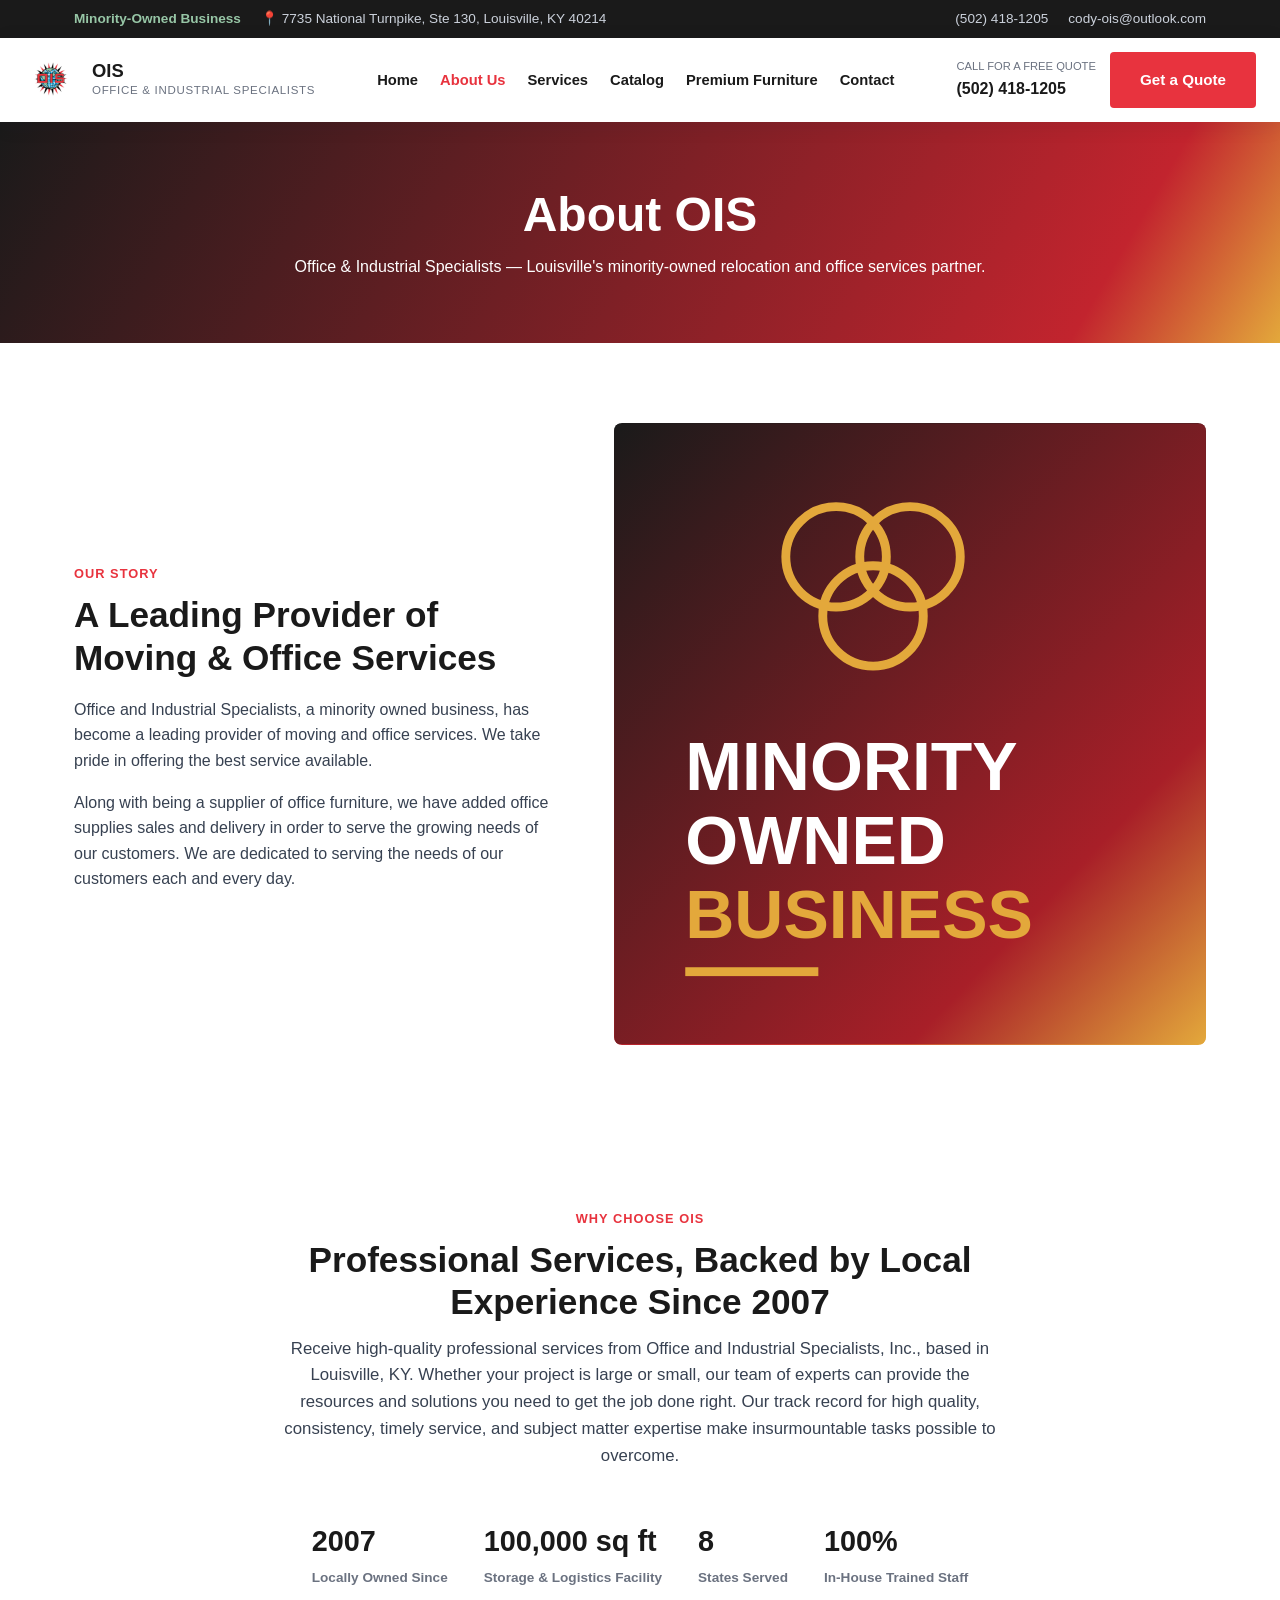
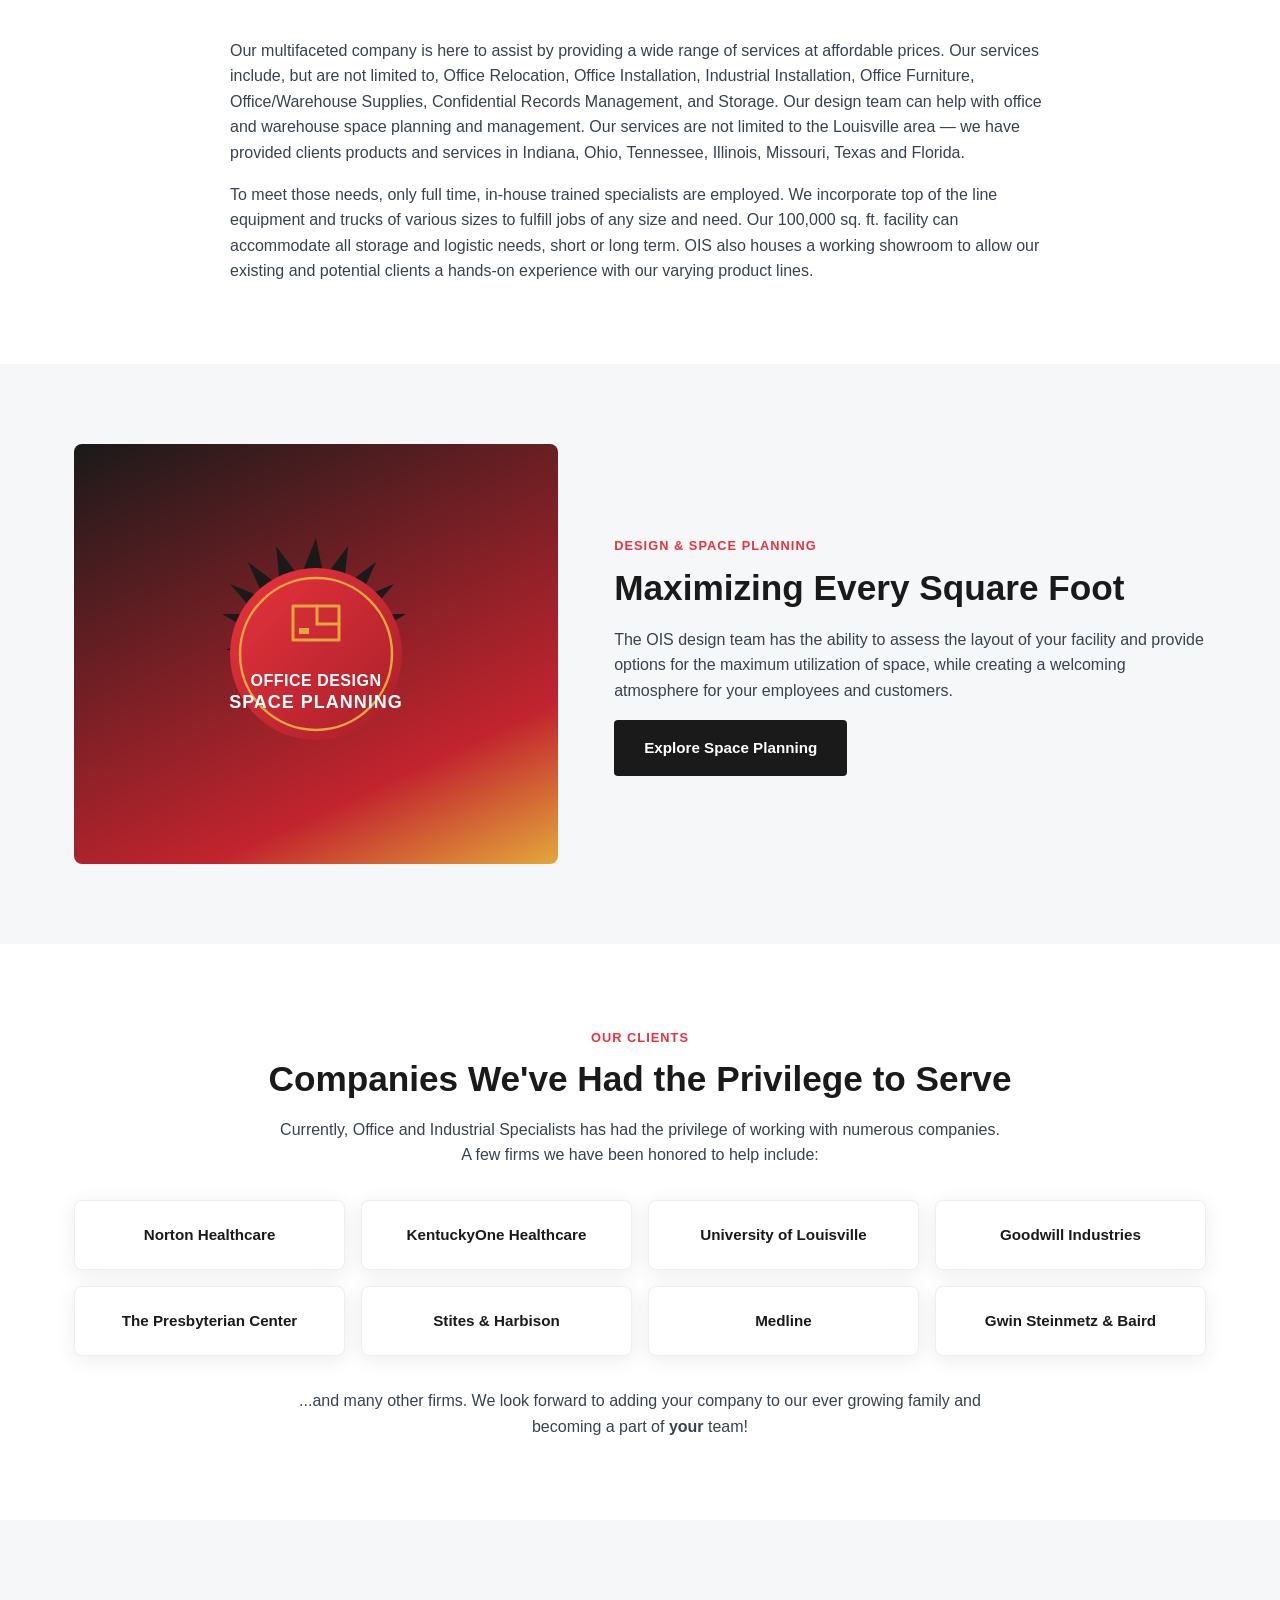
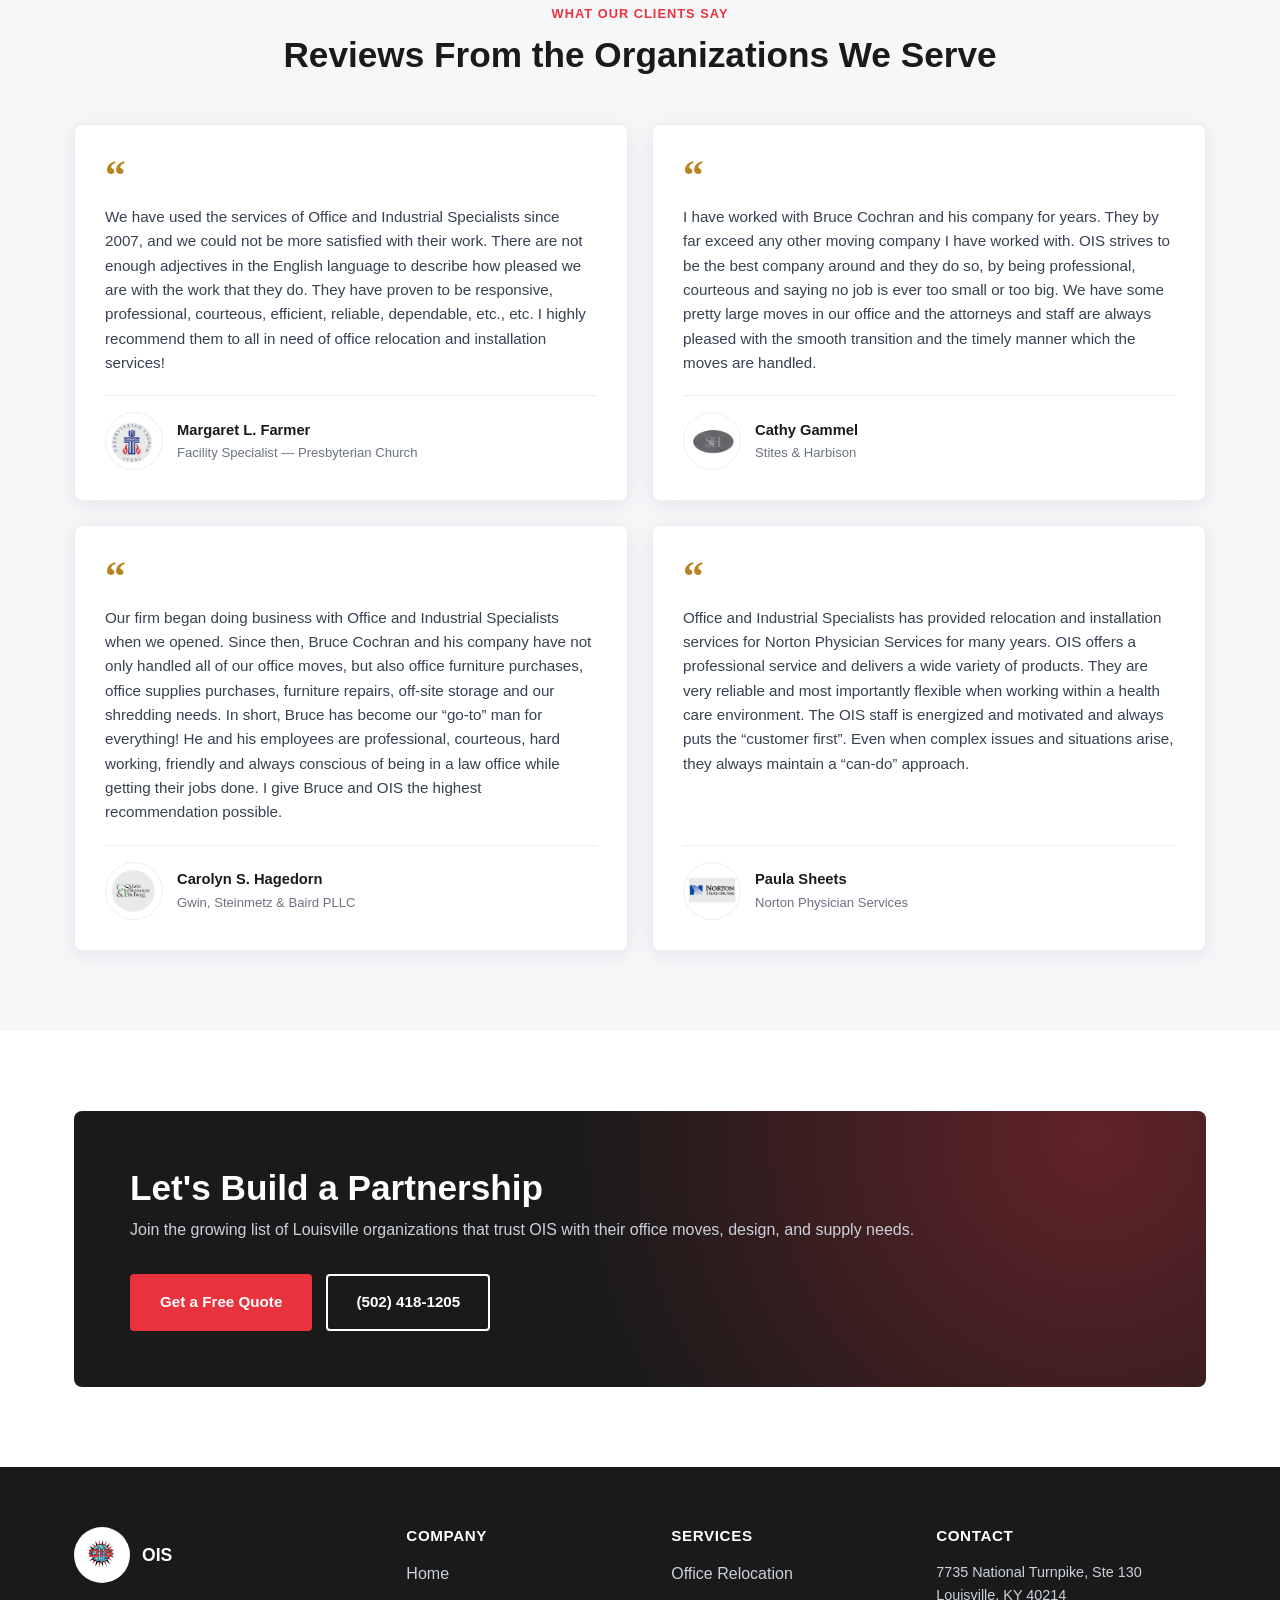
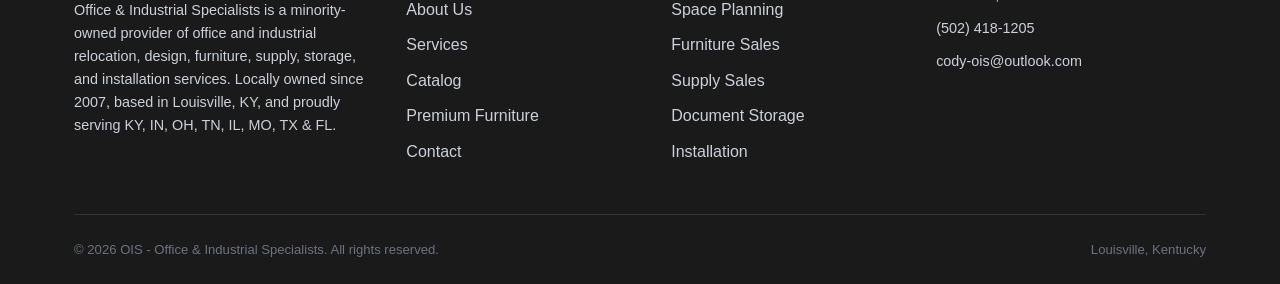
==== about.html @ 53d2849d "Incorporate company overview copy: founded 2007, multi-state, 100k sq ft facility - About page: new " ====
<!DOCTYPE html>
<html lang="en">
<head>
<meta charset="UTF-8">
<meta name="viewport" content="width=device-width, initial-scale=1.0">
<title>About Us | OIS - Office & Industrial Specialists</title>
<meta name="description" content="Learn about OIS (Office & Industrial Specialists), a minority-owned Louisville, KY business providing office relocation, design, furniture, supply, storage, and installation services.">
<link rel="stylesheet" href="css/style.css">
</head>
<body>

<div class="topbar">
  <div class="container">
    <div class="topbar-contact">
      <span class="topbar-tag">Minority-Owned Business</span>
      <span>📍 7735 National Turnpike, Ste 130, Louisville, KY 40214</span>
    </div>
    <div class="topbar-contact">
      <span><a href="tel:5024181205">(502) 418-1205</a></span>
      <span><a href="mailto:cody-ois@outlook.com">cody-ois@outlook.com</a></span>
    </div>
  </div>
</div>

<header class="site-header">
  <nav class="nav-wrap container">
    <a href="index.html" class="brand">
      <img src="images/logo.png" alt="OIS - Office &amp; Industrial Specialists logo" class="brand-logo">
      <div class="brand-text">
        <div class="brand-name">OIS</div>
        <div class="brand-sub">Office &amp; Industrial Specialists</div>
      </div>
    </a>
    <ul class="nav-links">
      <li><a href="index.html">Home</a></li>
      <li><a href="about.html" class="active">About Us</a></li>
      <li><a href="services.html">Services</a></li>
      <li><a href="catalog.html">Catalog</a></li>
      <li><a href="premium-furniture.html">Premium Furniture</a></li>
      <li><a href="contact.html">Contact</a></li>
    </ul>
    <div class="nav-cta">
      <div class="nav-phone-wrap">
        <a href="tel:5024181205" class="nav-phone"><small>Call for a Free Quote</small>(502) 418-1205</a>
      </div>
      <a href="contact.html" class="btn btn-primary">Get a Quote</a>
      <button class="nav-toggle" aria-label="Toggle menu">
        <span></span><span></span><span></span>
      </button>
    </div>
  </nav>
</header>

<section class="page-hero">
  <div class="container">
    <h1>About OIS</h1>
    <p>Office &amp; Industrial Specialists &mdash; Louisville's minority-owned relocation and office services partner.</p>
  </div>
</section>

<section class="section">
  <div class="container split">
    <div>
      <span class="eyebrow">Our Story</span>
      <h2>A Leading Provider of Moving &amp; Office Services</h2>
      <p>Office and Industrial Specialists, a minority owned business, has become a leading provider of moving and office services. We take pride in offering the best service available.</p>
      <p>Along with being a supplier of office furniture, we have added office supplies sales and delivery in order to serve the growing needs of our customers. We are dedicated to serving the needs of our customers each and every day.</p>
    </div>
    <div class="split-visual">
      <img src="images/badge-minority-owned.svg" alt="Minority-Owned Business badge" class="badge-poster">
    </div>
  </div>
</section>

<section class="section">
  <div class="container">
    <div class="section-header">
      <span class="eyebrow">Why Choose OIS</span>
      <h2>Professional Services, Backed by Local Experience Since 2007</h2>
      <p>Receive high-quality professional services from Office and Industrial Specialists, Inc., based in Louisville, KY. Whether your project is large or small, our team of experts can provide the resources and solutions you need to get the job done right. Our track record for high quality, consistency, timely service, and subject matter expertise make insurmountable tasks possible to overcome.</p>
    </div>

    <div class="stat-row" style="justify-content: center; margin-bottom: 48px;">
      <div class="stat"><b>2007</b><span>Locally Owned Since</span></div>
      <div class="stat"><b>100,000 sq ft</b><span>Storage &amp; Logistics Facility</span></div>
      <div class="stat"><b>8</b><span>States Served</span></div>
      <div class="stat"><b>100%</b><span>In-House Trained Staff</span></div>
    </div>

    <div style="max-width: 820px; margin: 0 auto;">
      <p style="color: var(--gray-700); margin-bottom: 16px;">Our multifaceted company is here to assist by providing a wide range of services at affordable prices. Our services include, but are not limited to, Office Relocation, Office Installation, Industrial Installation, Office Furniture, Office/Warehouse Supplies, Confidential Records Management, and Storage. Our design team can help with office and warehouse space planning and management. Our services are not limited to the Louisville area &mdash; we have provided clients products and services in Indiana, Ohio, Tennessee, Illinois, Missouri, Texas and Florida.</p>
      <p style="color: var(--gray-700);">To meet those needs, only full time, in-house trained specialists are employed. We incorporate top of the line equipment and trucks of various sizes to fulfill jobs of any size and need. Our 100,000 sq. ft. facility can accommodate all storage and logistic needs, short or long term. OIS also houses a working showroom to allow our existing and potential clients a hands-on experience with our varying product lines.</p>
    </div>
  </div>
</section>

<section class="section section-alt">
  <div class="container split">
    <div class="split-visual">
      <img src="images/badge-space-planning.svg" alt="Office Design and Space Planning badge" class="badge-icon">
    </div>
    <div>
      <span class="eyebrow">Design &amp; Space Planning</span>
      <h2>Maximizing Every Square Foot</h2>
      <p>The OIS design team has the ability to assess the layout of your facility and provide options for the maximum utilization of space, while creating a welcoming atmosphere for your employees and customers.</p>
      <a href="services.html#space-planning" class="btn btn-navy">Explore Space Planning</a>
    </div>
  </div>
</section>

<section class="section">
  <div class="container clients-wrap">
    <span class="eyebrow">Our Clients</span>
    <h2>Companies We've Had the Privilege to Serve</h2>
    <p style="max-width:720px;margin:16px auto 0;color:var(--gray-700);">Currently, Office and Industrial Specialists has had the privilege of working with numerous companies. A few firms we have been honored to help include:</p>
    <div class="clients-grid mt-32">
      <div class="client-pill">Norton Healthcare</div>
      <div class="client-pill">KentuckyOne Healthcare</div>
      <div class="client-pill">University of Louisville</div>
      <div class="client-pill">Goodwill Industries</div>
      <div class="client-pill">The Presbyterian Center</div>
      <div class="client-pill">Stites &amp; Harbison</div>
      <div class="client-pill">Medline</div>
      <div class="client-pill">Gwin Steinmetz &amp; Baird</div>
    </div>
    <p style="max-width:720px;margin:32px auto 0;color:var(--gray-700);">...and many other firms. We look forward to adding your company to our ever growing family and becoming a part of <strong>your</strong> team!</p>
  </div>
</section>

<section class="section section-alt">
  <div class="container">
    <div class="section-header">
      <span class="eyebrow">What Our Clients Say</span>
      <h2>Reviews From the Organizations We Serve</h2>
    </div>
    <div class="testimonials-grid">

      <div class="testimonial-card">
        <div class="testimonial-quote-mark">&ldquo;</div>
        <p>We have used the services of Office and Industrial Specialists since 2007, and we could not be more satisfied with their work. There are not enough adjectives in the English language to describe how pleased we are with the work that they do. They have proven to be responsive, professional, courteous, efficient, reliable, dependable, etc., etc. I highly recommend them to all in need of office relocation and installation services!</p>
        <div class="testimonial-author">
          <div class="testimonial-avatar"><img src="images/ois-presbyterian-church.png" alt="Presbyterian Church logo"></div>
          <div>
            <strong>Margaret L. Farmer</strong>
            <span>Facility Specialist &mdash; Presbyterian Church</span>
          </div>
        </div>
      </div>

      <div class="testimonial-card">
        <div class="testimonial-quote-mark">&ldquo;</div>
        <p>I have worked with Bruce Cochran and his company for years. They by far exceed any other moving company I have worked with. OIS strives to be the best company around and they do so, by being professional, courteous and saying no job is ever too small or too big. We have some pretty large moves in our office and the attorneys and staff are always pleased with the smooth transition and the timely manner which the moves are handled.</p>
        <div class="testimonial-author">
          <div class="testimonial-avatar"><img src="images/ois-sh.png" alt="Stites &amp; Harbison logo"></div>
          <div>
            <strong>Cathy Gammel</strong>
            <span>Stites &amp; Harbison</span>
          </div>
        </div>
      </div>

      <div class="testimonial-card">
        <div class="testimonial-quote-mark">&ldquo;</div>
        <p>Our firm began doing business with Office and Industrial Specialists when we opened. Since then, Bruce Cochran and his company have not only handled all of our office moves, but also office furniture purchases, office supplies purchases, furniture repairs, off-site storage and our shredding needs. In short, Bruce has become our &ldquo;go-to&rdquo; man for everything! He and his employees are professional, courteous, hard working, friendly and always conscious of being in a law office while getting their jobs done. I give Bruce and OIS the highest recommendation possible.</p>
        <div class="testimonial-author">
          <div class="testimonial-avatar"><img src="images/ois-gsb.png" alt="Gwin, Steinmetz &amp; Baird logo"></div>
          <div>
            <strong>Carolyn S. Hagedorn</strong>
            <span>Gwin, Steinmetz &amp; Baird PLLC</span>
          </div>
        </div>
      </div>

      <div class="testimonial-card">
        <div class="testimonial-quote-mark">&ldquo;</div>
        <p>Office and Industrial Specialists has provided relocation and installation services for Norton Physician Services for many years. OIS offers a professional service and delivers a wide variety of products. They are very reliable and most importantly flexible when working within a health care environment. The OIS staff is energized and motivated and always puts the &ldquo;customer first&rdquo;. Even when complex issues and situations arise, they always maintain a &ldquo;can-do&rdquo; approach.</p>
        <div class="testimonial-author">
          <div class="testimonial-avatar"><img src="images/ois-norton.png" alt="Norton Healthcare logo"></div>
          <div>
            <strong>Paula Sheets</strong>
            <span>Norton Physician Services</span>
          </div>
        </div>
      </div>

    </div>
  </div>
</section>

<section class="section">
  <div class="container">
    <div class="cta-banner">
      <div>
        <h2>Let's Build a Partnership</h2>
        <p>Join the growing list of Louisville organizations that trust OIS with their office moves, design, and supply needs.</p>
      </div>
      <div class="cta-actions">
        <a href="contact.html" class="btn btn-primary">Get a Free Quote</a>
        <a href="tel:5024181205" class="btn btn-outline">(502) 418-1205</a>
      </div>
    </div>
  </div>
</section>

<footer class="site-footer">
  <div class="container">
    <div class="footer-grid">
      <div class="footer-col">
        <div class="footer-brand">
          <img src="images/logo.png" alt="OIS - Office &amp; Industrial Specialists logo" class="brand-logo">
          <div class="brand-name">OIS</div>
        </div>
        <p>Office &amp; Industrial Specialists is a minority-owned provider of office and industrial relocation, design, furniture, supply, storage, and installation services. Locally owned since 2007, based in Louisville, KY, and proudly serving KY, IN, OH, TN, IL, MO, TX &amp; FL.</p>
      </div>
      <div class="footer-col">
        <h4>Company</h4>
        <ul>
          <li><a href="index.html">Home</a></li>
          <li><a href="about.html">About Us</a></li>
          <li><a href="services.html">Services</a></li>
          <li><a href="catalog.html">Catalog</a></li>
          <li><a href="premium-furniture.html">Premium Furniture</a></li>
          <li><a href="contact.html">Contact</a></li>
        </ul>
      </div>
      <div class="footer-col">
        <h4>Services</h4>
        <ul>
          <li><a href="services.html#office-relocation">Office Relocation</a></li>
          <li><a href="services.html#space-planning">Space Planning</a></li>
          <li><a href="services.html#furniture-sales">Furniture Sales</a></li>
          <li><a href="services.html#supply-sales">Supply Sales</a></li>
          <li><a href="services.html#document-storage">Document Storage</a></li>
          <li><a href="services.html#installation">Installation</a></li>
        </ul>
      </div>
      <div class="footer-col">
        <h4>Contact</h4>
        <p>7735 National Turnpike, Ste 130<br>Louisville, KY 40214</p>
        <p><a href="tel:5024181205">(502) 418-1205</a></p>
        <p><a href="mailto:cody-ois@outlook.com">cody-ois@outlook.com</a></p>
      </div>
    </div>
    <div class="footer-bottom">
      <span>&copy; <span data-year></span> OIS - Office &amp; Industrial Specialists. All rights reserved.</span>
      <span>Louisville, Kentucky</span>
    </div>
  </div>
</footer>

<script src="js/main.js"></script>
</body>
</html>
---- css/style.css ----
/* ==========================================================================
   OIS - Office & Industrial Specialists
   ========================================================================== */

:root {
  /* Warm palette led by the logo's red, with gold as the secondary
     accent in place of blue; green is reserved for the minority-owned
     business messaging, sampled from the logo's landmass color. */
  --red: #e8333e;
  --red-dark: #c2242e;
  --ink: #1a1a1a;
  --ink-light: #262626;
  --gold: #e3a83b;
  --gold-dark: #b8841f;
  --green: #2f7a53;
  --green-light: #97c6a6;
  --gray-50: #f6f7f9;
  --gray-100: #eceef2;
  --gray-300: #cbd1db;
  --gray-500: #6b7280;
  --gray-700: #374151;
  --white: #ffffff;
  --text: #1a1f2b;
  --radius: 8px;
  --shadow: 0 4px 20px rgba(15, 27, 45, 0.08);
  --shadow-lg: 0 12px 40px rgba(15, 27, 45, 0.16);
  --container: 1180px;
}

* {
  box-sizing: border-box;
  margin: 0;
  padding: 0;
}

html {
  scroll-behavior: smooth;
}

body {
  font-family: "Segoe UI", -apple-system, BlinkMacSystemFont, Roboto, Helvetica, Arial, sans-serif;
  color: var(--text);
  background: var(--white);
  line-height: 1.6;
  -webkit-font-smoothing: antialiased;
}

img {
  max-width: 100%;
  display: block;
}

a {
  color: inherit;
  text-decoration: none;
}

ul {
  list-style: none;
}

.container {
  max-width: var(--container);
  margin: 0 auto;
  padding: 0 24px;
}

h1, h2, h3, h4 {
  font-weight: 800;
  line-height: 1.2;
  color: var(--ink);
}

h1 { font-size: clamp(2rem, 4vw, 3rem); }
h2 { font-size: clamp(1.6rem, 3vw, 2.2rem); }
h3 { font-size: 1.25rem; }

.eyebrow {
  display: inline-block;
  font-size: 0.8rem;
  font-weight: 700;
  letter-spacing: 0.08em;
  text-transform: uppercase;
  color: var(--red);
  margin-bottom: 10px;
}

.section {
  padding: 80px 0;
}

.section-alt {
  background: var(--gray-50);
}

.section-header {
  max-width: 720px;
  margin: 0 auto 48px;
  text-align: center;
}

.section-header p {
  color: var(--gray-700);
  margin-top: 12px;
  font-size: 1.05rem;
}

/* Buttons */
.btn {
  display: inline-flex;
  align-items: center;
  justify-content: center;
  gap: 8px;
  padding: 14px 28px;
  border-radius: 4px;
  font-weight: 700;
  font-size: 0.95rem;
  cursor: pointer;
  border: 2px solid transparent;
  transition: all 0.2s ease;
  white-space: nowrap;
}

.btn-primary {
  background: var(--red);
  color: var(--white);
}
.btn-primary:hover {
  background: var(--red-dark);
}

.btn-outline {
  background: transparent;
  border-color: var(--white);
  color: var(--white);
}
.btn-outline:hover {
  background: var(--white);
  color: var(--ink);
}

.btn-navy {
  background: var(--ink);
  color: var(--white);
}
.btn-navy:hover {
  background: var(--ink-light);
}

.btn-block {
  width: 100%;
}

/* Top bar */
.topbar {
  background: var(--ink);
  color: var(--gray-300);
  font-size: 0.85rem;
}
.topbar .container {
  display: flex;
  justify-content: space-between;
  align-items: center;
  padding-top: 8px;
  padding-bottom: 8px;
  flex-wrap: wrap;
  gap: 6px;
}
.topbar a {
  color: var(--gray-300);
}
.topbar a:hover {
  color: var(--white);
}
.topbar-contact {
  display: flex;
  gap: 20px;
  flex-wrap: wrap;
}
.topbar-contact span {
  display: inline-flex;
  align-items: center;
  gap: 6px;
}
.topbar-tag {
  color: var(--green-light);
  font-weight: 600;
}

/* Header / nav */
.site-header {
  position: sticky;
  top: 0;
  background: var(--white);
  z-index: 100;
  box-shadow: var(--shadow);
}
.nav-wrap {
  display: flex;
  align-items: center;
  justify-content: space-between;
  padding: 14px 24px;
  max-width: 1320px;
}
.brand {
  display: flex;
  align-items: center;
  gap: 12px;
}
.brand-logo {
  width: 56px;
  height: 56px;
  object-fit: contain;
  flex-shrink: 0;
}
.footer-brand .brand-logo {
  background: var(--white);
  border-radius: 50%;
  padding: 4px;
}
.brand-text .brand-name {
  font-weight: 800;
  font-size: 1.15rem;
  color: var(--ink);
  line-height: 1.15;
}
.brand-text .brand-sub {
  font-size: 0.72rem;
  color: var(--gray-500);
  text-transform: uppercase;
  letter-spacing: 0.06em;
}

.nav-links {
  display: flex;
  align-items: center;
  gap: 22px;
}
.nav-links a {
  font-weight: 600;
  font-size: 0.92rem;
  color: var(--ink);
  padding: 8px 0;
  position: relative;
  white-space: nowrap;
}
.nav-links a.active,
.nav-links a:hover {
  color: var(--red);
}
.nav-cta {
  display: flex;
  align-items: center;
  gap: 14px;
}
.nav-phone {
  font-weight: 800;
  color: var(--ink);
  font-size: 1rem;
}
.nav-phone small {
  display: block;
  font-weight: 500;
  font-size: 0.7rem;
  color: var(--gray-500);
  text-transform: uppercase;
}

.nav-toggle {
  display: none;
  flex-direction: column;
  gap: 5px;
  background: none;
  border: none;
  cursor: pointer;
  padding: 6px;
}
.nav-toggle span {
  width: 26px;
  height: 3px;
  background: var(--ink);
  border-radius: 2px;
}

/* Hero */
.hero {
  position: relative;
  background: url("../images/ois-main-hero.jpg") center 30% / cover no-repeat;
  color: var(--white);
  overflow: hidden;
}
.hero::before {
  content: "";
  position: absolute;
  inset: 0;
  background-image: radial-gradient(circle at 15% 20%, rgba(227, 168, 59, 0.3), transparent 40%),
    radial-gradient(circle at 85% 80%, rgba(232, 51, 62, 0.4), transparent 45%);
  pointer-events: none;
}
.hero-grid {
  position: relative;
  display: grid;
  grid-template-columns: 1.15fr 0.85fr;
  gap: 48px;
  align-items: center;
  padding: 90px 0 100px;
}
.hero-copy {
  text-shadow: 0 2px 10px rgba(0, 0, 0, 0.75), 0 1px 3px rgba(0, 0, 0, 0.9);
}
.hero-copy .eyebrow {
  color: #ff8b8f;
}
.hero-copy h1 {
  color: var(--white);
  margin-bottom: 20px;
}
.hero-copy p {
  font-size: 1.1rem;
  color: var(--gray-100);
  max-width: 540px;
  margin-bottom: 28px;
}
.hero-actions {
  display: flex;
  gap: 16px;
  flex-wrap: wrap;
  margin-bottom: 36px;
}
.hero-badges {
  display: flex;
  gap: 28px;
  flex-wrap: wrap;
}
.hero-badge {
  display: flex;
  align-items: center;
  gap: 10px;
  font-size: 0.9rem;
  font-weight: 600;
  color: var(--gray-100);
}
.hero-badge svg {
  flex-shrink: 0;
  color: var(--gold);
}

/* Quote form card */
.quote-card {
  background: var(--white);
  border-radius: var(--radius);
  padding: 32px;
  color: var(--text);
  box-shadow: var(--shadow-lg);
}
.quote-card h3 {
  margin-bottom: 4px;
}
.quote-card .quote-sub {
  color: var(--gray-500);
  font-size: 0.9rem;
  margin-bottom: 20px;
}
.form-row {
  margin-bottom: 14px;
}
.form-row label {
  display: block;
  font-size: 0.8rem;
  font-weight: 700;
  margin-bottom: 6px;
  color: var(--gray-700);
}
.form-row input,
.form-row select,
.form-row textarea {
  width: 100%;
  padding: 12px 14px;
  border: 1px solid var(--gray-300);
  border-radius: 4px;
  font-size: 0.95rem;
  font-family: inherit;
  background: var(--gray-50);
}
.form-row input:focus,
.form-row select:focus,
.form-row textarea:focus {
  outline: 2px solid var(--gold);
  outline-offset: 1px;
  background: var(--white);
}
.form-note {
  font-size: 0.78rem;
  color: var(--gray-500);
  margin-top: 12px;
  text-align: center;
}
.form-success {
  display: none;
  background: #e7f6ec;
  border: 1px solid #b7e4c7;
  color: #1f7a3f;
  padding: 14px;
  border-radius: 4px;
  font-size: 0.9rem;
  font-weight: 600;
  text-align: center;
}
.form-success.visible {
  display: block;
}

/* Services grid */
.services-grid {
  display: grid;
  grid-template-columns: repeat(3, 1fr);
  gap: 28px;
}
.service-card {
  background: var(--white);
  border: 1px solid var(--gray-100);
  border-radius: var(--radius);
  padding: 32px 28px;
  box-shadow: var(--shadow);
  transition: transform 0.2s ease, box-shadow 0.2s ease;
}
.service-card:hover {
  transform: translateY(-4px);
  box-shadow: var(--shadow-lg);
}
.service-icon {
  width: 56px;
  height: 56px;
  border-radius: 12px;
  background: var(--ink);
  display: flex;
  align-items: center;
  justify-content: center;
  color: var(--white);
  margin-bottom: 20px;
}
.brand-logo-img {
  display: block;
  height: 48px;
  width: auto;
  max-width: 100%;
  object-fit: contain;
  object-position: left center;
  margin-bottom: 20px;
}
.service-card h3 {
  margin-bottom: 10px;
}
.service-card p {
  color: var(--gray-700);
  font-size: 0.95rem;
  margin-bottom: 16px;
}
.service-link {
  font-weight: 700;
  font-size: 0.88rem;
  color: var(--red);
  display: inline-flex;
  align-items: center;
  gap: 6px;
}

/* About / split section */
.split {
  display: grid;
  grid-template-columns: 0.9fr 1.1fr;
  gap: 56px;
  align-items: center;
}
.split-visual {
  background: linear-gradient(155deg, var(--ink), var(--red-dark) 75%, var(--gold));
  border-radius: var(--radius);
  min-height: 420px;
  position: relative;
  overflow: hidden;
  display: flex;
  align-items: center;
  justify-content: center;
}
.split-visual .badge-icon {
  width: 240px;
  height: 240px;
  max-width: 70%;
}
.split-visual .badge-poster {
  width: 100%;
  height: 100%;
  object-fit: contain;
}
.split h2 {
  margin-bottom: 18px;
}
.split p {
  color: var(--gray-700);
  margin-bottom: 16px;
}
.stat-row {
  display: flex;
  gap: 36px;
  margin-top: 28px;
  flex-wrap: wrap;
}
.stat-row .stat b {
  display: block;
  font-size: 1.8rem;
  color: var(--ink);
  font-weight: 900;
}
.stat-row .stat span {
  font-size: 0.85rem;
  color: var(--gray-500);
  font-weight: 600;
}

/* Minority-owned banner */
.mwbe-banner {
  background: var(--green);
  color: var(--white);
  padding: 14px 0;
  text-align: center;
  font-weight: 700;
  font-size: 0.95rem;
  letter-spacing: 0.01em;
}

/* Trusted-by clients */
.clients-wrap {
  text-align: center;
}
.clients-grid {
  display: grid;
  grid-template-columns: repeat(4, 1fr);
  gap: 16px;
  margin-top: 40px;
}
.client-pill {
  background: var(--white);
  border: 1px solid var(--gray-100);
  border-radius: var(--radius);
  padding: 22px 16px;
  font-weight: 700;
  color: var(--ink);
  font-size: 0.95rem;
  box-shadow: var(--shadow);
}

/* Testimonials */
.testimonials-grid {
  display: grid;
  grid-template-columns: repeat(2, 1fr);
  gap: 24px;
}
.testimonial-card {
  background: var(--white);
  border: 1px solid var(--gray-100);
  border-radius: var(--radius);
  padding: 30px;
  box-shadow: var(--shadow);
  display: flex;
  flex-direction: column;
}
.testimonial-quote-mark {
  font-size: 2.6rem;
  line-height: 1;
  color: var(--gold-dark);
  font-weight: 900;
  margin-bottom: 8px;
  font-family: Georgia, serif;
}
.testimonial-card p {
  color: var(--gray-700);
  font-size: 0.95rem;
  margin-bottom: 20px;
  flex-grow: 1;
}
.testimonial-author {
  display: flex;
  align-items: center;
  gap: 14px;
  border-top: 1px solid var(--gray-100);
  padding-top: 16px;
}
.testimonial-avatar {
  width: 58px;
  height: 58px;
  border-radius: 50%;
  background: var(--white);
  border: 1px solid var(--gray-100);
  color: var(--white);
  display: flex;
  align-items: center;
  justify-content: center;
  font-weight: 800;
  font-size: 0.95rem;
  flex-shrink: 0;
  overflow: hidden;
  padding: 4px;
}
.testimonial-avatar img {
  width: 100%;
  height: 100%;
  object-fit: contain;
}
.testimonial-author strong {
  display: block;
  color: var(--ink);
  font-size: 0.92rem;
}
.testimonial-author span {
  display: block;
  font-size: 0.82rem;
  color: var(--gray-500);
}

/* Why choose us */
.features-grid {
  display: grid;
  grid-template-columns: repeat(4, 1fr);
  gap: 24px;
}
.feature-card {
  text-align: center;
  padding: 20px;
}
.feature-icon {
  width: 64px;
  height: 64px;
  border-radius: 50%;
  background: var(--red);
  color: var(--white);
  display: flex;
  align-items: center;
  justify-content: center;
  margin: 0 auto 18px;
}
.feature-card h3 {
  font-size: 1.05rem;
  margin-bottom: 8px;
}
.feature-card p {
  color: var(--gray-700);
  font-size: 0.92rem;
}

/* CTA banner */
.cta-banner {
  background: var(--ink);
  color: var(--white);
  border-radius: var(--radius);
  padding: 56px;
  display: flex;
  align-items: center;
  justify-content: space-between;
  gap: 32px;
  flex-wrap: wrap;
  background-image: radial-gradient(circle at 90% 10%, rgba(232,51,62,0.35), transparent 50%);
}
.cta-banner h2 {
  color: var(--white);
  margin-bottom: 8px;
}
.cta-banner p {
  color: var(--gray-300);
}
.cta-actions {
  display: flex;
  gap: 14px;
  flex-wrap: wrap;
}

/* Page hero (interior pages) */
.page-hero {
  background: linear-gradient(120deg, var(--ink), var(--red-dark) 85%, var(--gold));
  color: var(--white);
  padding: 64px 0;
  text-align: center;
}
.page-hero h1 {
  color: var(--white);
  margin-bottom: 10px;
}

/* Service detail rows */
.service-detail {
  display: grid;
  grid-template-columns: 1fr 1fr;
  gap: 40px;
  align-items: center;
  padding: 48px 0;
  border-bottom: 1px solid var(--gray-100);
}
.service-detail:last-child {
  border-bottom: none;
}
.service-detail:nth-child(even) .service-detail-visual {
  order: 2;
}
.service-detail-visual {
  background: var(--gray-50);
  border: 1px dashed var(--gray-300);
  border-radius: var(--radius);
  min-height: 220px;
  display: flex;
  align-items: center;
  justify-content: center;
  color: var(--gray-500);
}
.service-detail-visual.has-photo {
  border: none;
  padding: 0;
  overflow: hidden;
  aspect-ratio: 4 / 3;
  box-shadow: var(--shadow);
}
.service-detail-visual.has-photo img {
  width: 100%;
  height: 100%;
  object-fit: cover;
}
.service-detail-icon {
  width: 64px;
  height: 64px;
  border-radius: 12px;
  background: var(--ink);
  color: var(--white);
  display: flex;
  align-items: center;
  justify-content: center;
  margin-bottom: 18px;
}
.service-detail h2 {
  margin-bottom: 12px;
}
.service-detail p {
  color: var(--gray-700);
  margin-bottom: 12px;
}
.service-detail ul {
  margin-top: 14px;
}
.service-detail ul li {
  padding-left: 26px;
  position: relative;
  margin-bottom: 8px;
  color: var(--gray-700);
  font-size: 0.95rem;
}
.service-detail ul li::before {
  content: "";
  position: absolute;
  left: 0;
  top: 8px;
  width: 14px;
  height: 14px;
  border-radius: 50%;
  background: var(--gold);
}

/* Project gallery (slider) */
.gallery-slider-wrap {
  position: relative;
}
.gallery-slider {
  display: flex;
  gap: 16px;
  overflow-x: auto;
  scroll-snap-type: x mandatory;
  scroll-behavior: smooth;
  padding-bottom: 12px;
  margin: 0 -4px;
  padding-left: 4px;
  padding-right: 4px;
}
.gallery-slider::-webkit-scrollbar {
  height: 8px;
}
.gallery-slider::-webkit-scrollbar-thumb {
  background: var(--gray-300);
  border-radius: 4px;
}
.gallery-item {
  display: block;
  flex: 0 0 260px;
  aspect-ratio: 4 / 3;
  border-radius: var(--radius);
  overflow: hidden;
  box-shadow: var(--shadow);
  scroll-snap-align: start;
}
.gallery-item img {
  width: 100%;
  height: 100%;
  object-fit: cover;
  transition: transform 0.3s ease;
}
.gallery-item:hover img {
  transform: scale(1.06);
}
.slider-btn {
  position: absolute;
  top: 45%;
  transform: translateY(-50%);
  width: 44px;
  height: 44px;
  border-radius: 50%;
  background: var(--white);
  box-shadow: var(--shadow-lg);
  border: none;
  display: flex;
  align-items: center;
  justify-content: center;
  color: var(--ink);
  cursor: pointer;
  z-index: 2;
}
.slider-btn.prev {
  left: -8px;
}
.slider-btn.next {
  right: -8px;
}
.slider-btn:hover {
  color: var(--red);
}

/* Furniture catalog */
.catalog-grid {
  display: grid;
  grid-template-columns: repeat(2, 1fr);
  gap: 32px;
}
.catalog-card {
  background: var(--white);
  border: 1px solid var(--gray-100);
  border-radius: var(--radius);
  overflow: hidden;
  box-shadow: var(--shadow);
  display: flex;
  flex-direction: column;
}
.catalog-cover {
  aspect-ratio: 3 / 4;
  overflow: hidden;
  background: var(--gray-100);
}
.catalog-cover img {
  width: 100%;
  height: 100%;
  object-fit: cover;
}
.catalog-cover-contain {
  background: var(--white);
}
.catalog-cover-contain img {
  object-fit: contain;
}
.catalog-body {
  padding: 26px;
  display: flex;
  flex-direction: column;
  flex-grow: 1;
}
.catalog-meta {
  display: flex;
  align-items: center;
  gap: 10px;
  font-size: 0.8rem;
  color: var(--gray-500);
  font-weight: 600;
  text-transform: uppercase;
  letter-spacing: 0.04em;
  margin-bottom: 10px;
}
.catalog-body h3 {
  margin-bottom: 10px;
}
.catalog-body p {
  color: var(--gray-700);
  font-size: 0.95rem;
  margin-bottom: 20px;
  flex-grow: 1;
}
.catalog-actions {
  display: flex;
  gap: 12px;
  flex-wrap: wrap;
}

/* Contact page */
.contact-grid {
  display: grid;
  grid-template-columns: 0.9fr 1.1fr;
  gap: 48px;
}
.contact-cards {
  display: grid;
  gap: 20px;
  margin-bottom: 28px;
}
.contact-card {
  display: flex;
  gap: 16px;
  background: var(--white);
  border: 1px solid var(--gray-100);
  border-radius: var(--radius);
  padding: 22px;
  box-shadow: var(--shadow);
}
.contact-card .icon {
  width: 46px;
  height: 46px;
  border-radius: 50%;
  background: var(--ink);
  color: var(--white);
  display: flex;
  align-items: center;
  justify-content: center;
  flex-shrink: 0;
}
.contact-card h4 {
  color: var(--ink);
  margin-bottom: 4px;
  font-size: 1rem;
}
.contact-card p, .contact-card a {
  color: var(--gray-700);
  font-size: 0.92rem;
}
.map-frame {
  border-radius: var(--radius);
  overflow: hidden;
  box-shadow: var(--shadow);
  border: 1px solid var(--gray-100);
}
.map-frame iframe {
  width: 100%;
  height: 260px;
  border: 0;
  display: block;
}
.contact-form-panel {
  background: var(--white);
  border: 1px solid var(--gray-100);
  border-radius: var(--radius);
  padding: 36px;
  box-shadow: var(--shadow);
}

/* Footer */
.site-footer {
  background: var(--ink);
  color: var(--gray-300);
  padding: 60px 0 24px;
}
.footer-grid {
  display: grid;
  grid-template-columns: 1.3fr 1fr 1fr 1.2fr;
  gap: 40px;
  padding-bottom: 40px;
  border-bottom: 1px solid rgba(255,255,255,0.1);
}
.footer-brand {
  display: flex;
  gap: 12px;
  align-items: center;
  margin-bottom: 16px;
}
.footer-brand .brand-name {
  color: var(--white);
  font-weight: 800;
  font-size: 1.1rem;
}
.footer-col h4 {
  color: var(--white);
  font-size: 0.95rem;
  margin-bottom: 16px;
  text-transform: uppercase;
  letter-spacing: 0.04em;
}
.footer-col ul li {
  margin-bottom: 10px;
}
.footer-col ul li a:hover {
  color: var(--white);
}
.footer-col p {
  font-size: 0.9rem;
  color: var(--gray-300);
  margin-bottom: 10px;
}
.footer-bottom {
  display: flex;
  justify-content: space-between;
  align-items: center;
  padding-top: 24px;
  font-size: 0.82rem;
  color: var(--gray-500);
  flex-wrap: wrap;
  gap: 8px;
}

/* Utility */
.text-center { text-align: center; }
.mt-32 { margin-top: 32px; }

/* Responsive */
@media (max-width: 1100px) {
  .nav-links, .nav-cta .nav-phone-wrap { display: none; }
  .nav-toggle { display: flex; }
  .nav-links.open {
    display: flex;
    flex-direction: column;
    position: absolute;
    top: 100%;
    left: 0;
    right: 0;
    background: var(--white);
    padding: 20px 24px;
    box-shadow: var(--shadow-lg);
    gap: 16px;
  }
}

@media (max-width: 960px) {
  .hero-grid { grid-template-columns: 1fr; padding: 56px 0 60px; }
  .split { grid-template-columns: 1fr; }
  .split-visual { order: -1; min-height: 260px; }
  .services-grid { grid-template-columns: repeat(2, 1fr); }
  .clients-grid { grid-template-columns: repeat(2, 1fr); }
  .features-grid { grid-template-columns: repeat(2, 1fr); }
  .testimonials-grid { grid-template-columns: 1fr; }
  .catalog-grid { grid-template-columns: 1fr; }
  .footer-grid { grid-template-columns: 1fr 1fr; }
  .contact-grid { grid-template-columns: 1fr; }
  .service-detail { grid-template-columns: 1fr; }
  .service-detail:nth-child(even) .service-detail-visual { order: 0; }
}

@media (max-width: 720px) {
  .topbar-contact { gap: 12px; }
  .services-grid { grid-template-columns: 1fr; }
  .clients-grid { grid-template-columns: 1fr 1fr; }
  .features-grid { grid-template-columns: 1fr; }
  .gallery-item { flex-basis: 200px; }
  .slider-btn { display: none; }
  .footer-grid { grid-template-columns: 1fr; gap: 28px; }
  .cta-banner { flex-direction: column; text-align: center; padding: 40px 28px; }
  .section { padding: 56px 0; }
}
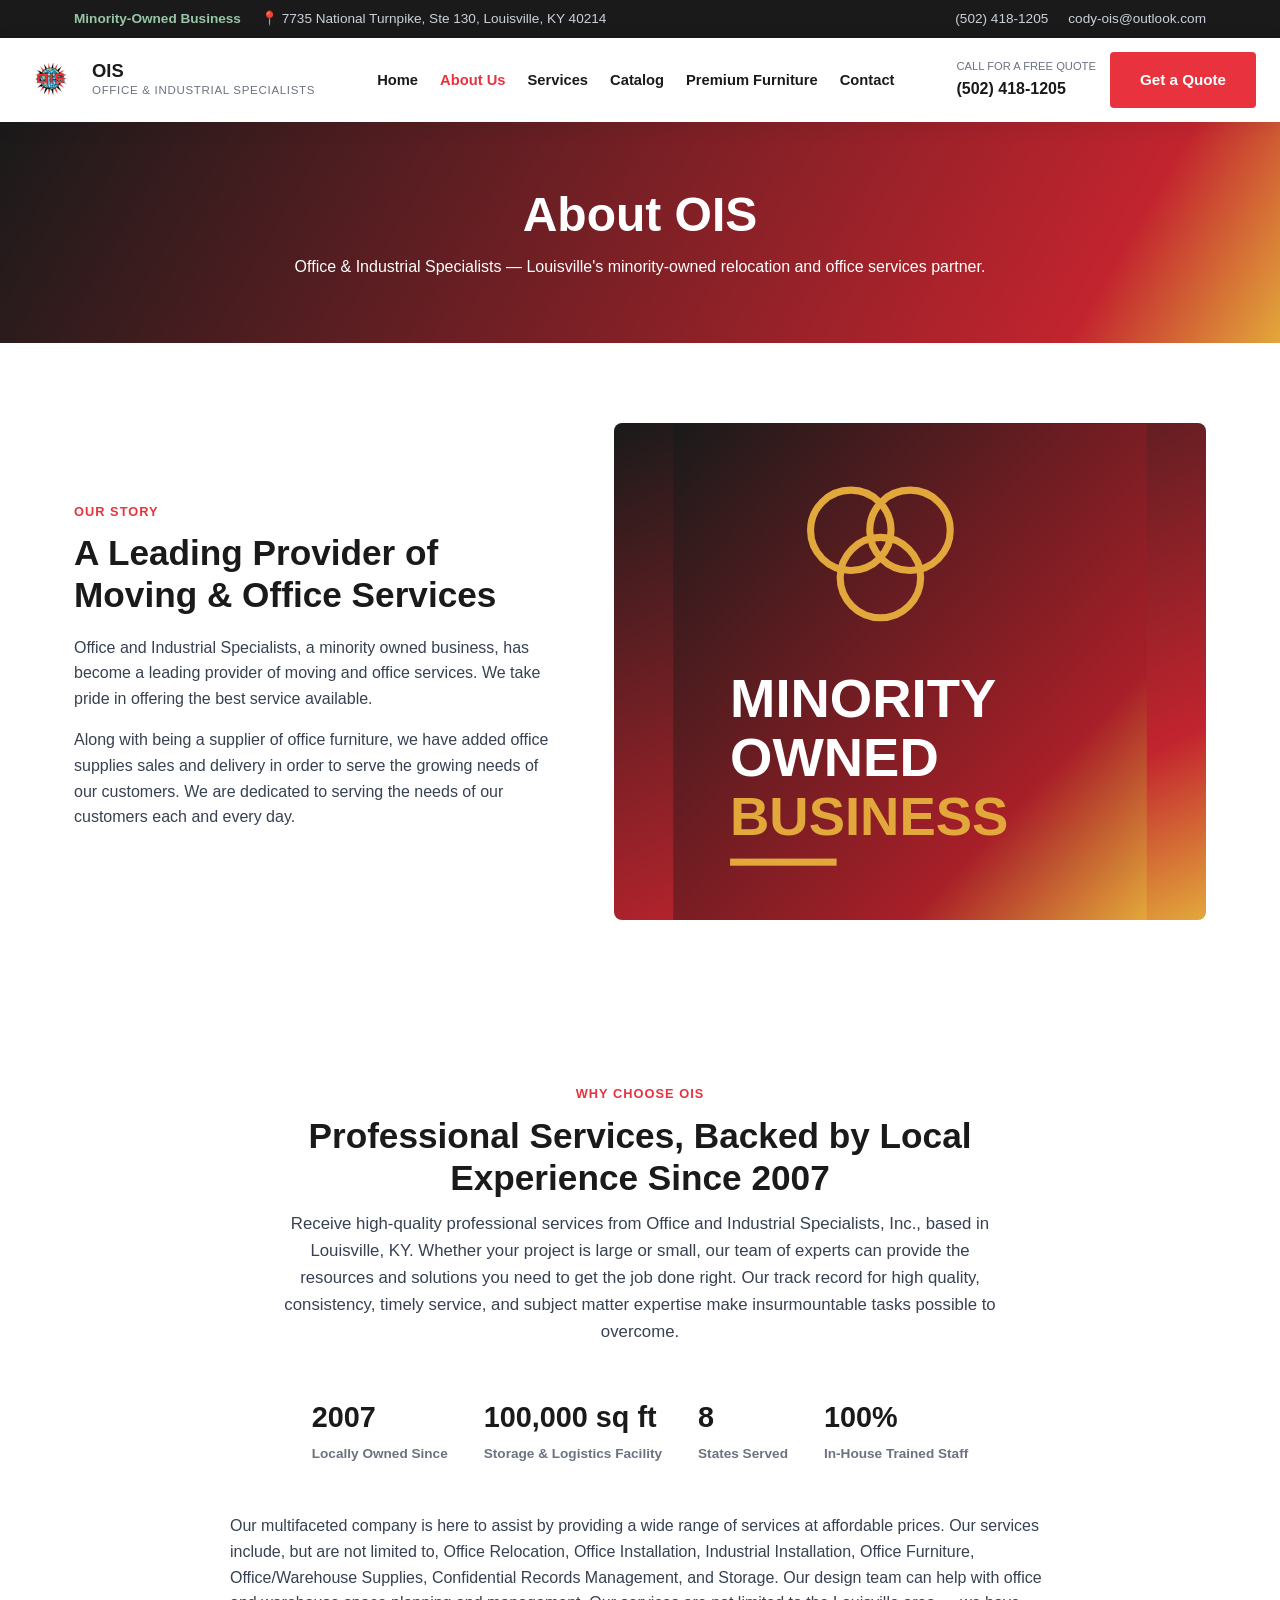
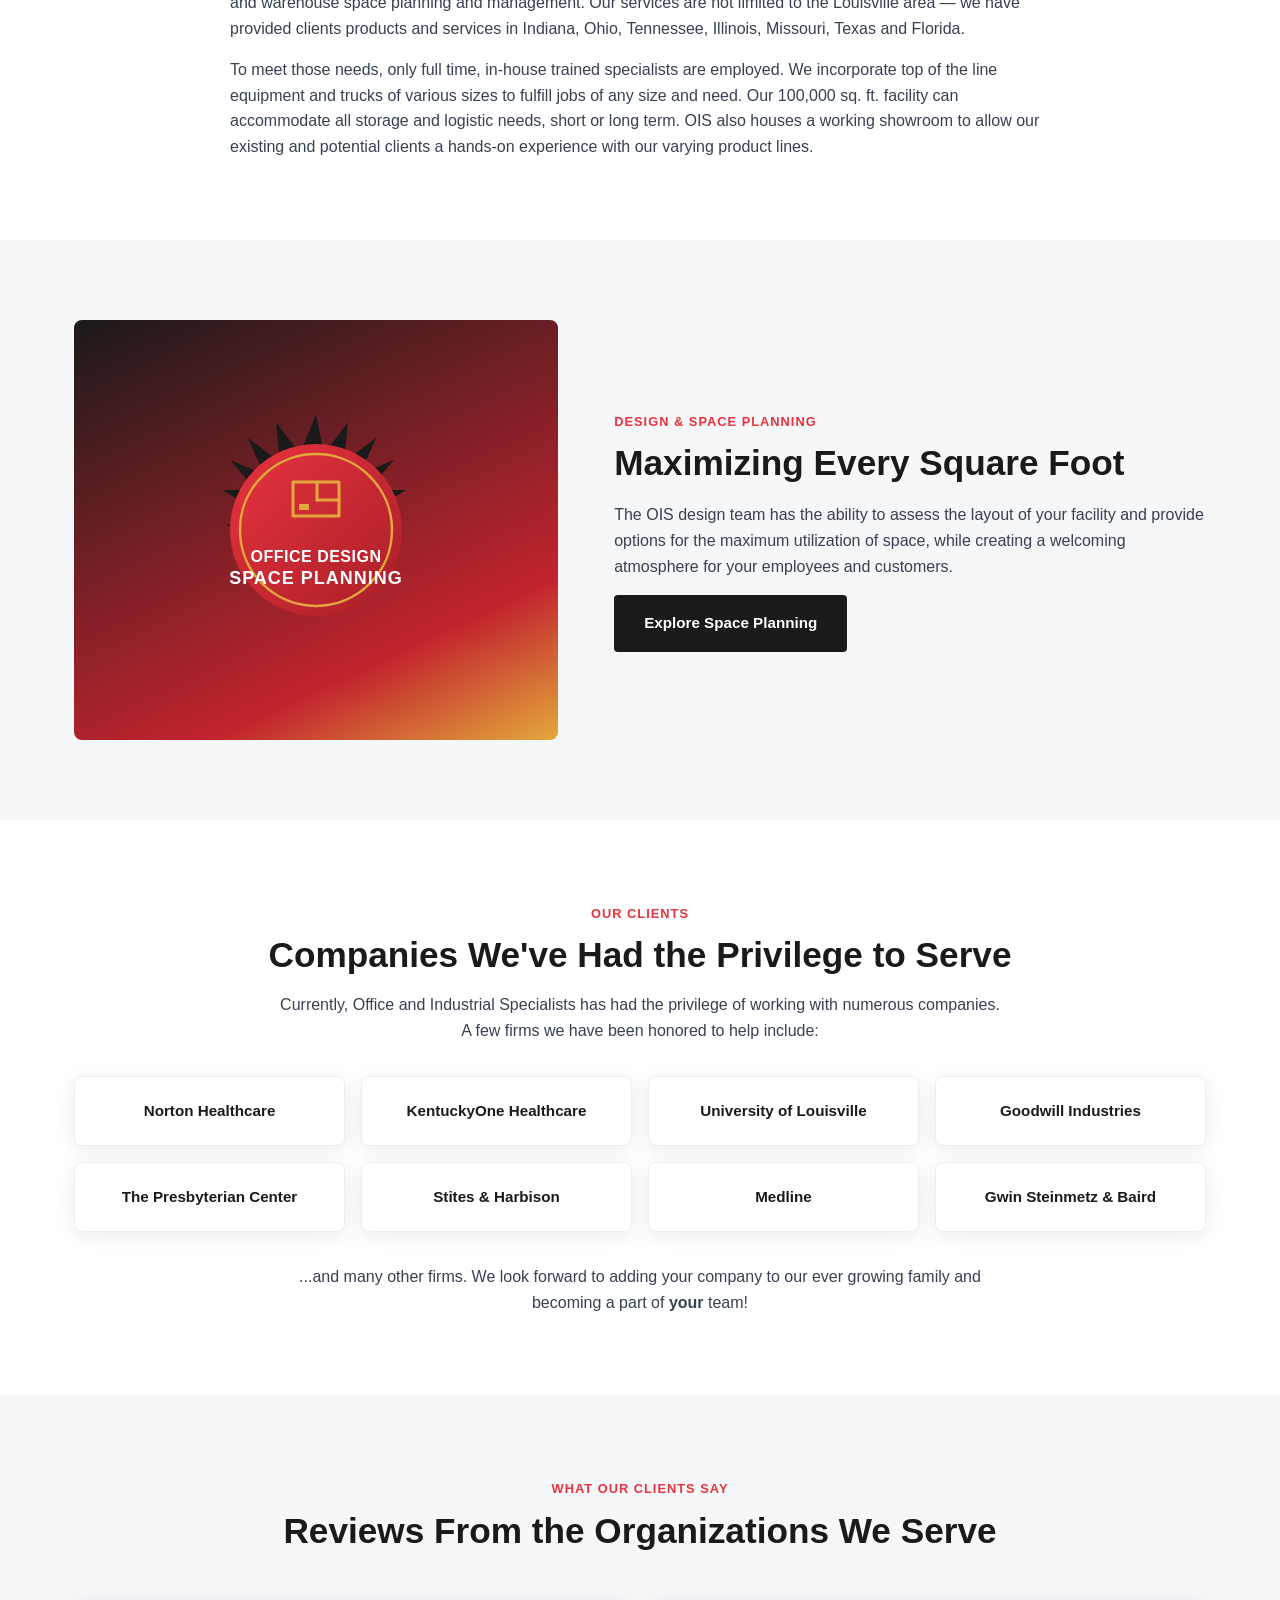
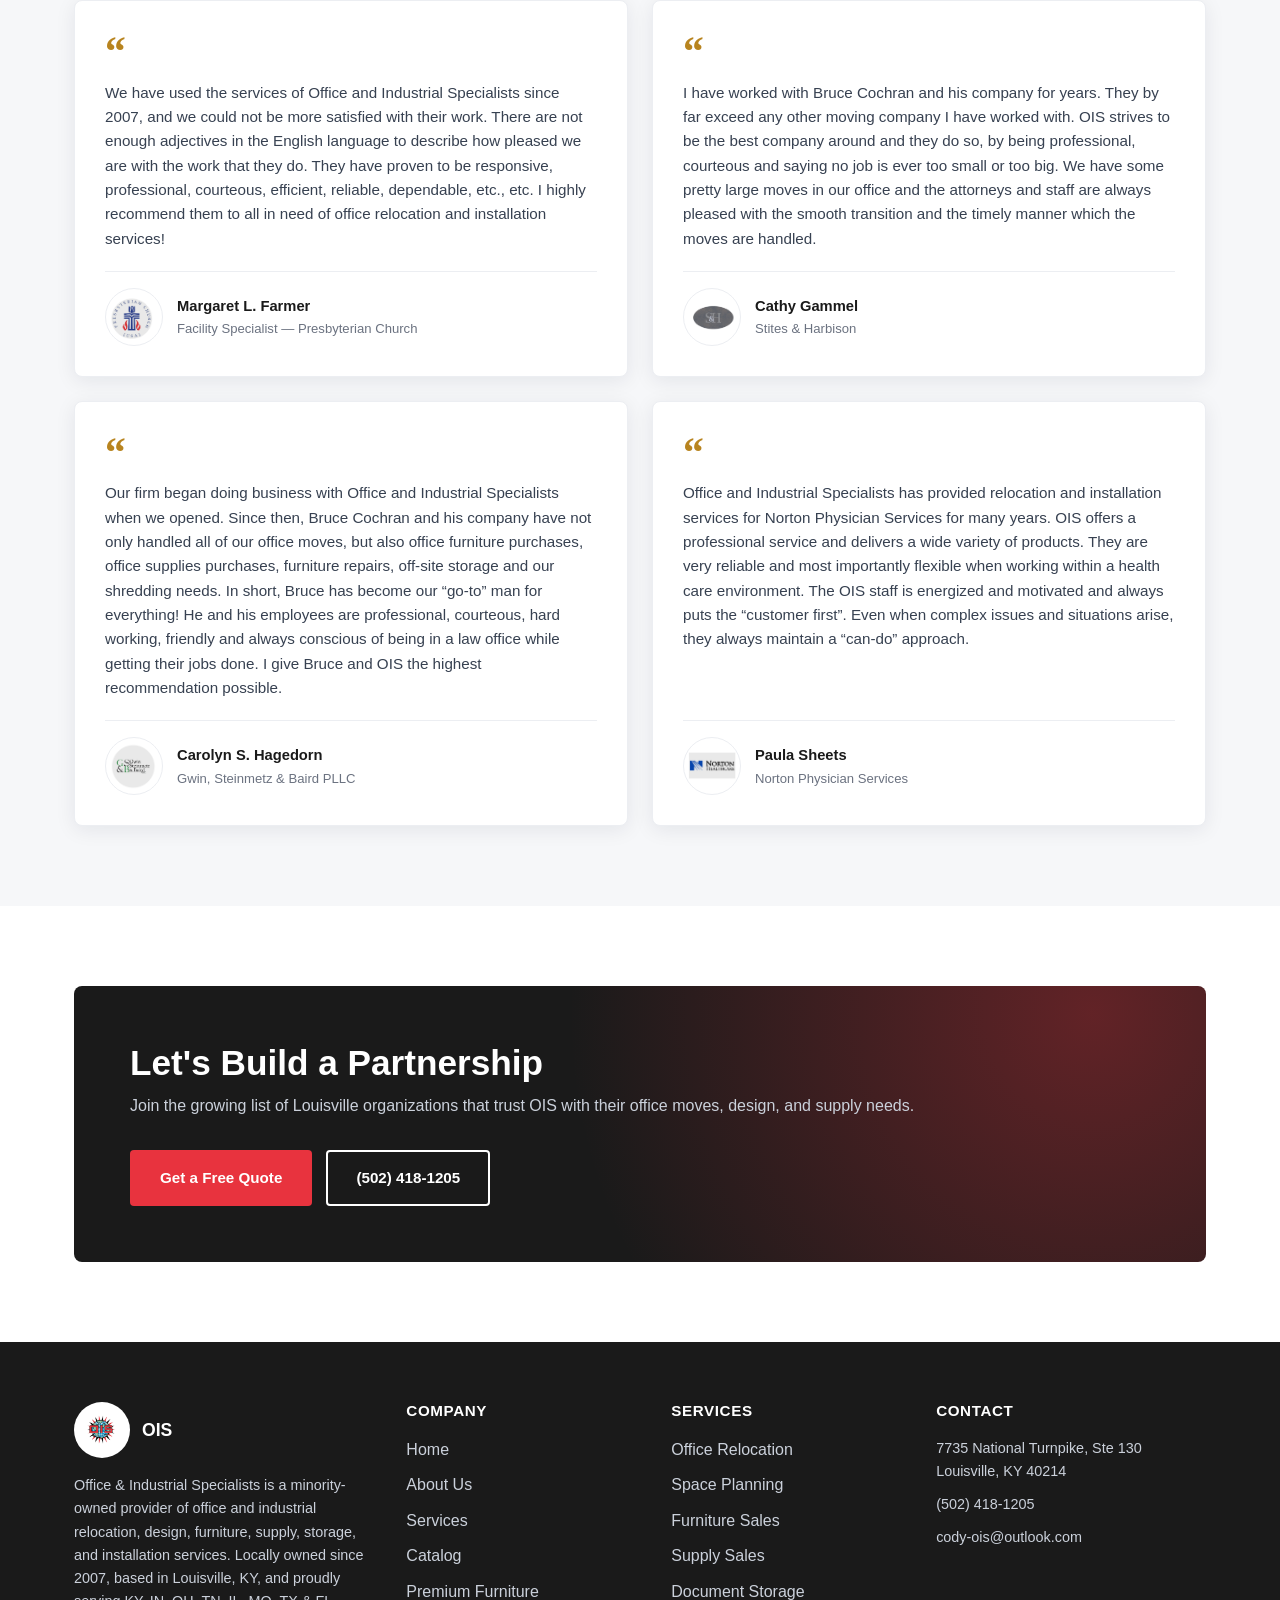
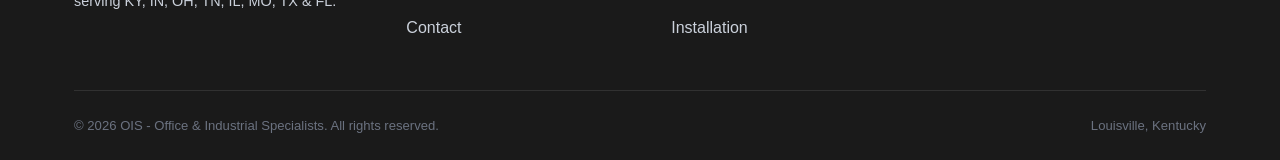
==== commit 0e63c514: "Shrink Minority-Owned Business graphic on the About page Adds a badge-poster-sm modifier (80% of the" ====
--- a/about.html
+++ b/about.html
@@ -67,7 +67,7 @@
       <p>Along with being a supplier of office furniture, we have added office supplies sales and delivery in order to serve the growing needs of our customers. We are dedicated to serving the needs of our customers each and every day.</p>
     </div>
     <div class="split-visual">
-      <img src="images/badge-minority-owned.svg" alt="Minority-Owned Business badge" class="badge-poster">
+      <img src="images/badge-minority-owned.svg" alt="Minority-Owned Business badge" class="badge-poster badge-poster-sm">
     </div>
   </div>
 </section>
--- a/css/style.css
+++ b/css/style.css
@@ -492,6 +492,10 @@
   height: 100%;
   object-fit: contain;
 }
+.split-visual .badge-poster-sm {
+  width: 80%;
+  height: 80%;
+}
 .split h2 {
   margin-bottom: 18px;
 }
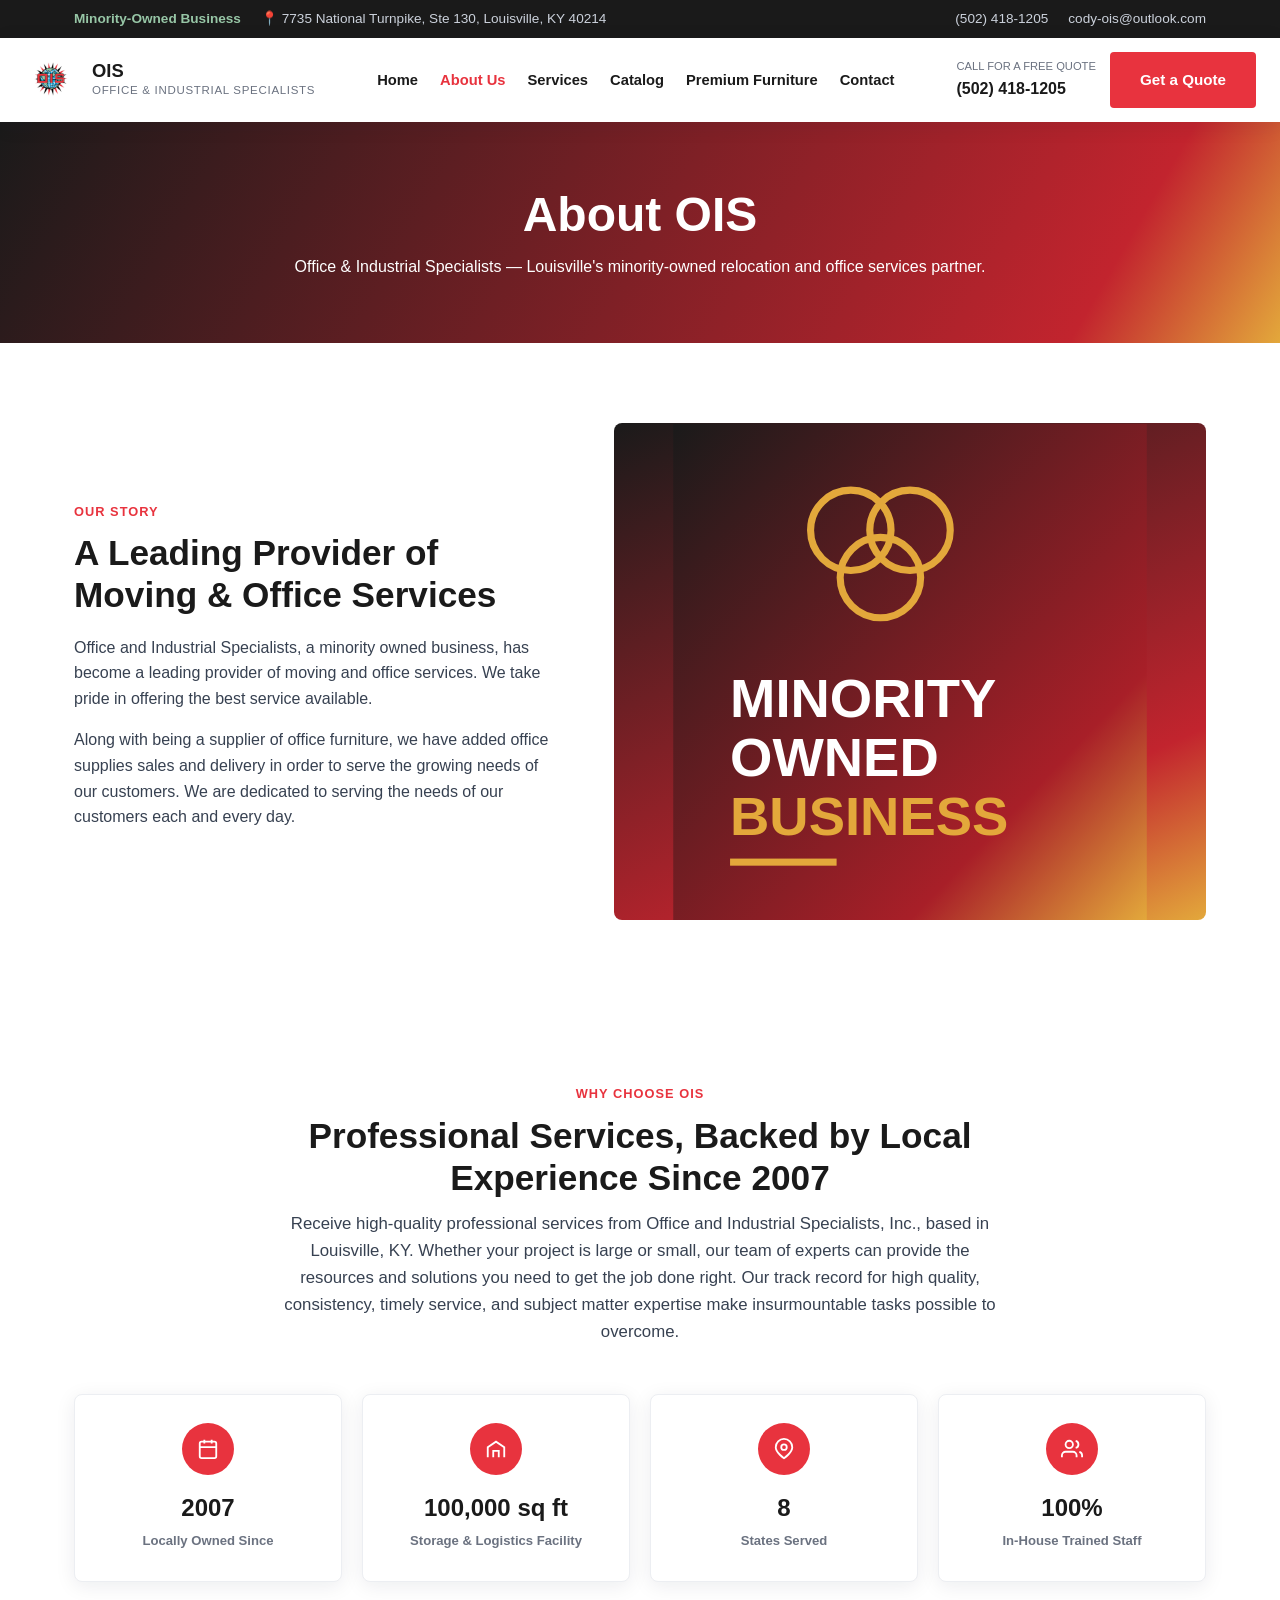
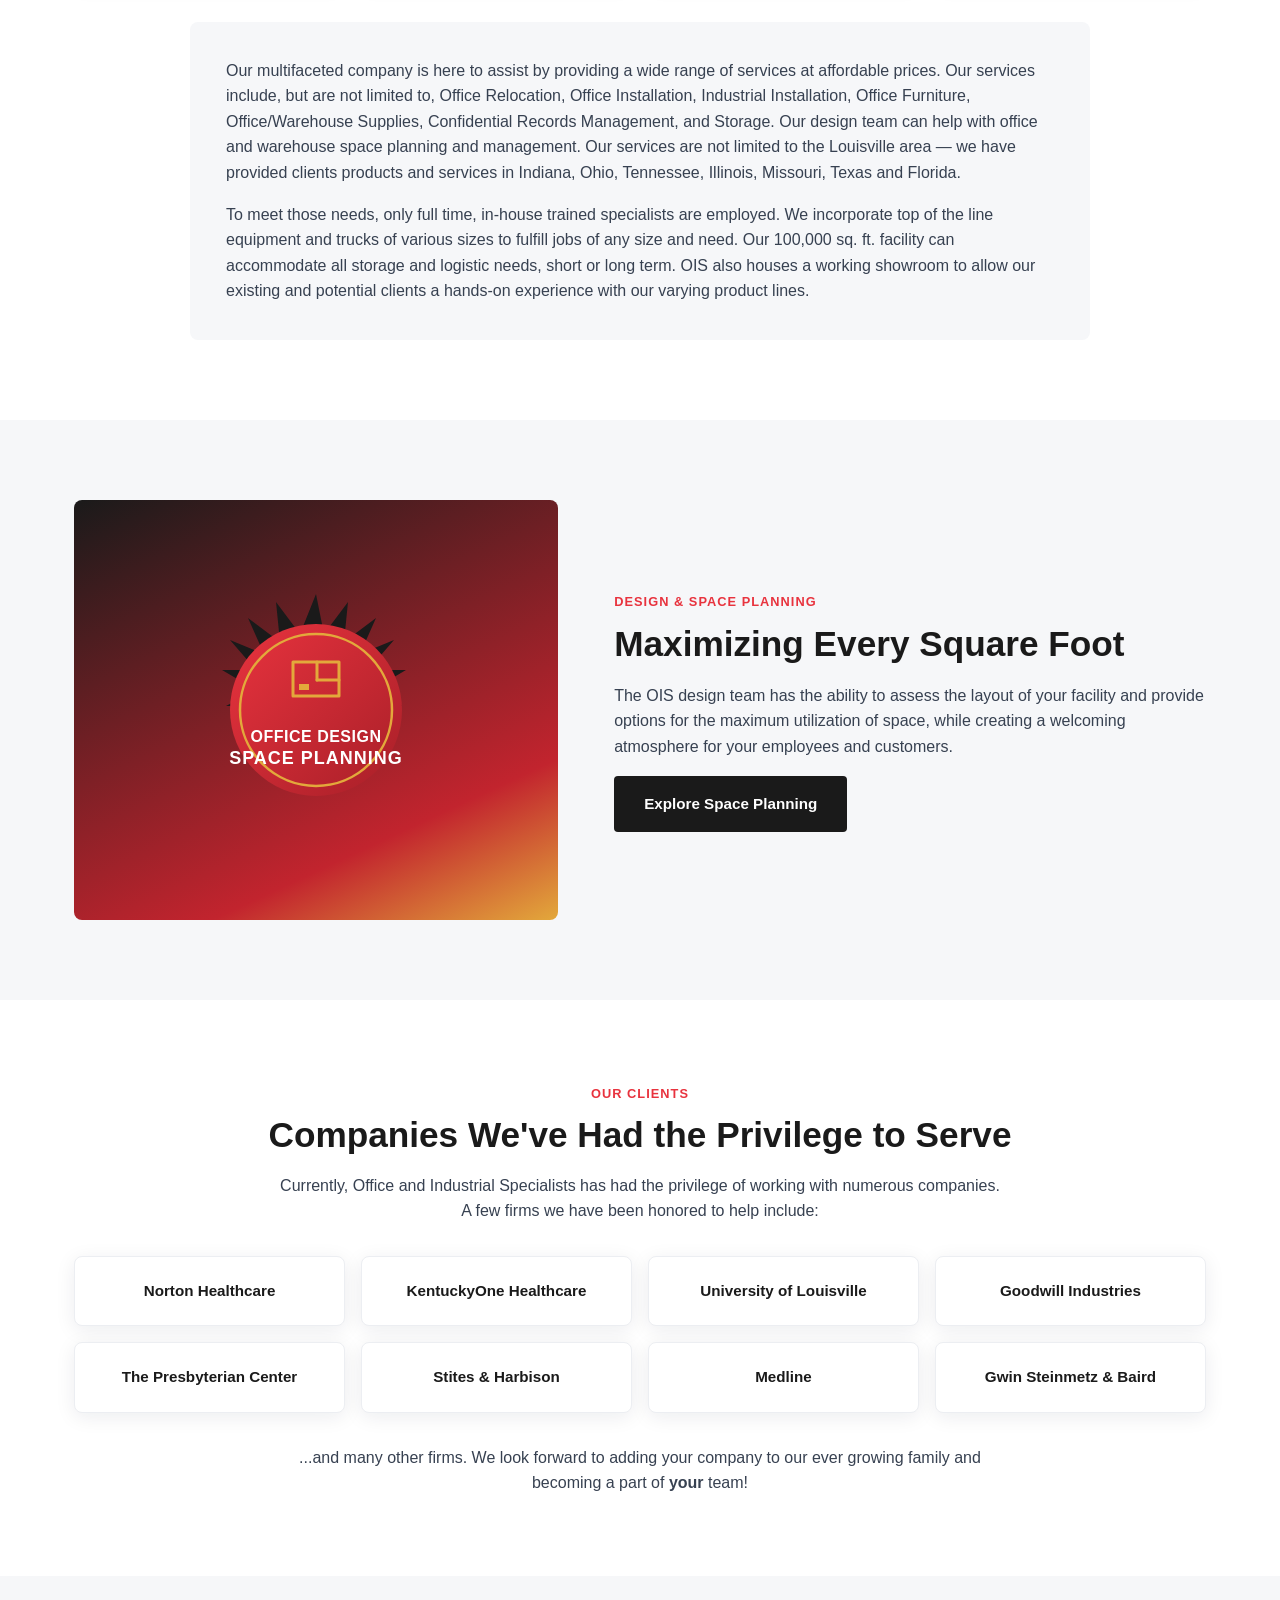
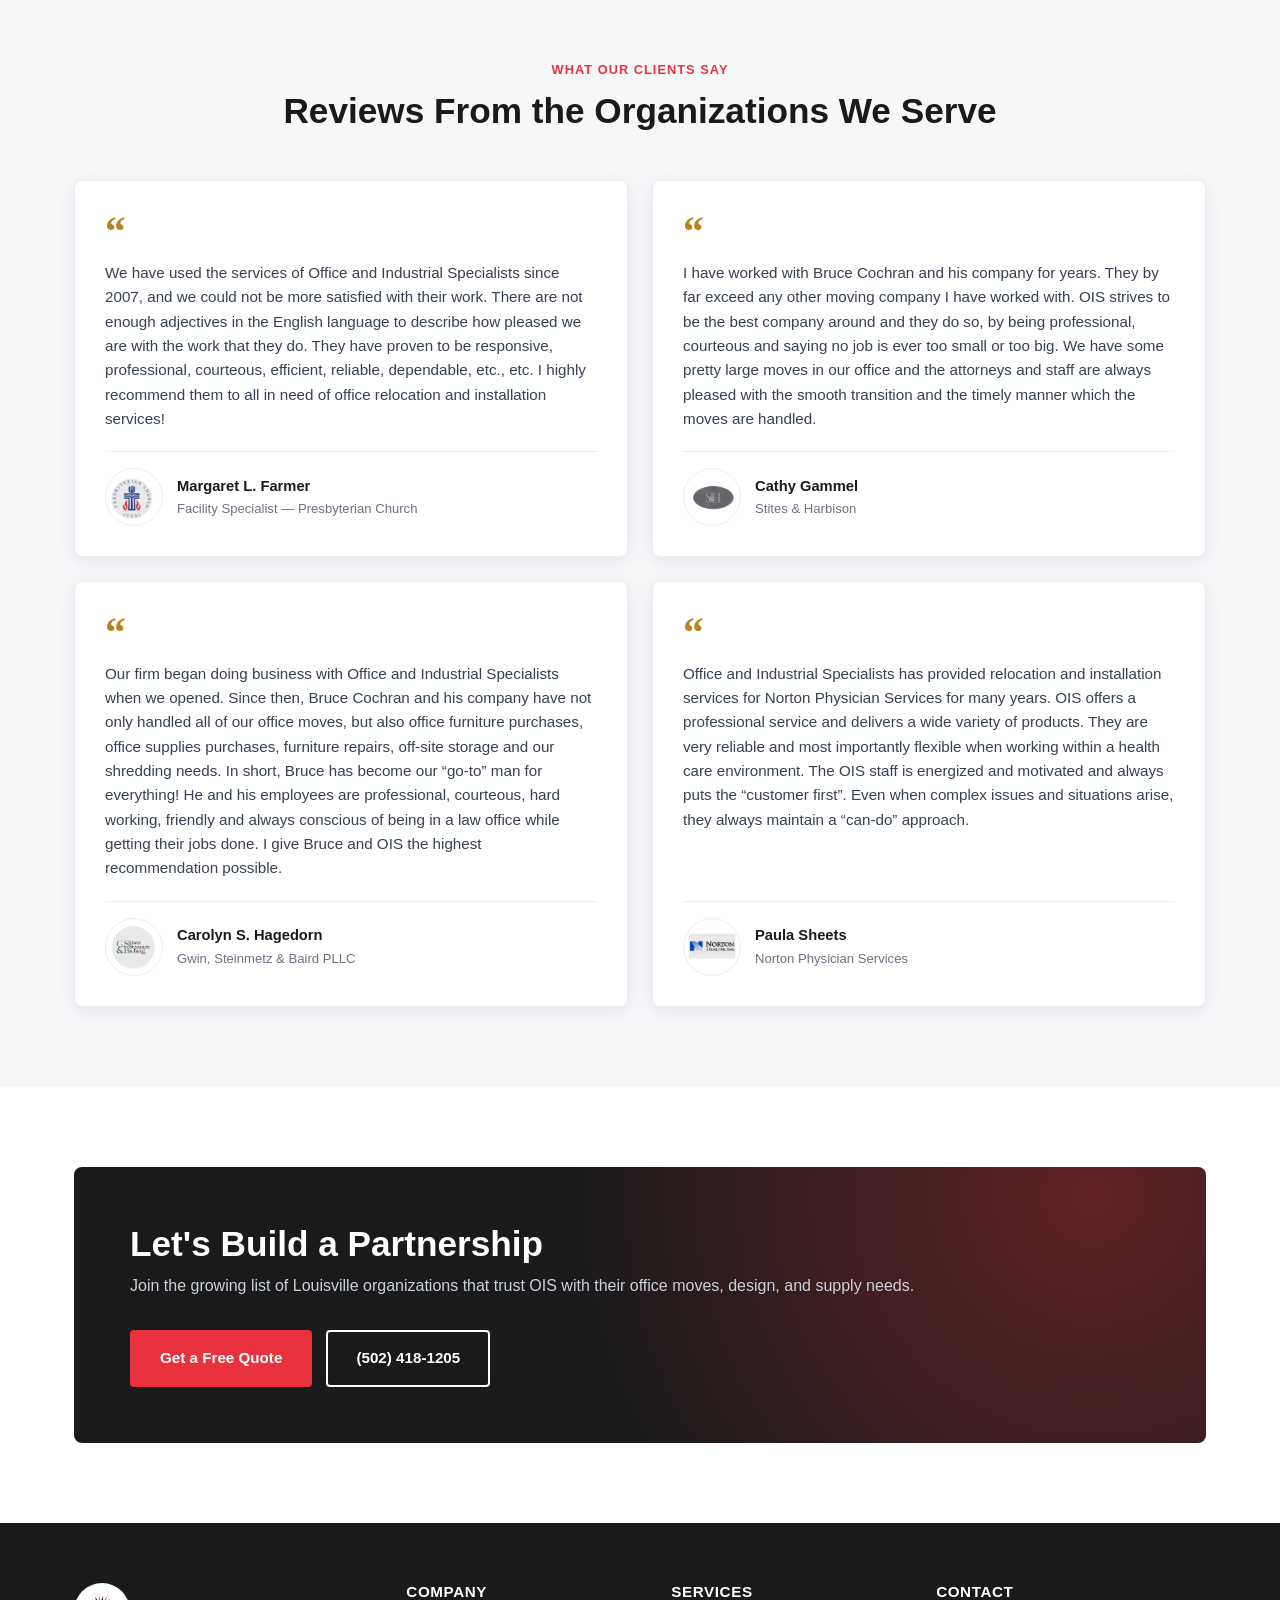
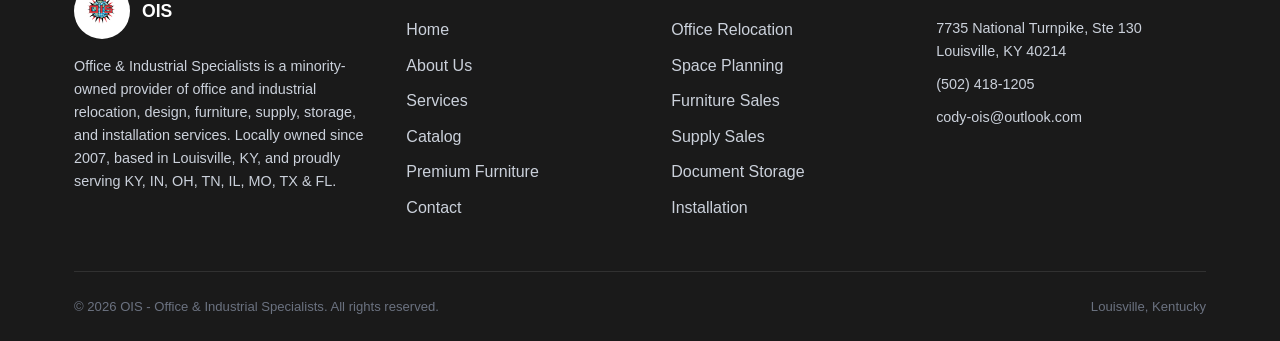
==== commit 02fe2f0f: "Restyle "Why Choose OIS" section to match the rest of the page The stat row and paragraph block were" ====
--- a/about.html
+++ b/about.html
@@ -80,16 +80,40 @@
       <p>Receive high-quality professional services from Office and Industrial Specialists, Inc., based in Louisville, KY. Whether your project is large or small, our team of experts can provide the resources and solutions you need to get the job done right. Our track record for high quality, consistency, timely service, and subject matter expertise make insurmountable tasks possible to overcome.</p>
     </div>
 
-    <div class="stat-row" style="justify-content: center; margin-bottom: 48px;">
-      <div class="stat"><b>2007</b><span>Locally Owned Since</span></div>
-      <div class="stat"><b>100,000 sq ft</b><span>Storage &amp; Logistics Facility</span></div>
-      <div class="stat"><b>8</b><span>States Served</span></div>
-      <div class="stat"><b>100%</b><span>In-House Trained Staff</span></div>
-    </div>
-
-    <div style="max-width: 820px; margin: 0 auto;">
-      <p style="color: var(--gray-700); margin-bottom: 16px;">Our multifaceted company is here to assist by providing a wide range of services at affordable prices. Our services include, but are not limited to, Office Relocation, Office Installation, Industrial Installation, Office Furniture, Office/Warehouse Supplies, Confidential Records Management, and Storage. Our design team can help with office and warehouse space planning and management. Our services are not limited to the Louisville area &mdash; we have provided clients products and services in Indiana, Ohio, Tennessee, Illinois, Missouri, Texas and Florida.</p>
-      <p style="color: var(--gray-700);">To meet those needs, only full time, in-house trained specialists are employed. We incorporate top of the line equipment and trucks of various sizes to fulfill jobs of any size and need. Our 100,000 sq. ft. facility can accommodate all storage and logistic needs, short or long term. OIS also houses a working showroom to allow our existing and potential clients a hands-on experience with our varying product lines.</p>
+    <div class="overview-stats">
+      <div class="overview-stat">
+        <div class="overview-stat-icon">
+          <svg width="22" height="22" viewBox="0 0 24 24" fill="none" stroke="currentColor" stroke-width="2"><rect x="3" y="4" width="18" height="18" rx="2"/><path d="M16 2v4M8 2v4M3 10h18"/></svg>
+        </div>
+        <b>2007</b>
+        <span>Locally Owned Since</span>
+      </div>
+      <div class="overview-stat">
+        <div class="overview-stat-icon">
+          <svg width="22" height="22" viewBox="0 0 24 24" fill="none" stroke="currentColor" stroke-width="2"><path d="M3 21V10l9-6 9 6v11"/><path d="M9 21v-7h6v7"/></svg>
+        </div>
+        <b>100,000 sq ft</b>
+        <span>Storage &amp; Logistics Facility</span>
+      </div>
+      <div class="overview-stat">
+        <div class="overview-stat-icon">
+          <svg width="22" height="22" viewBox="0 0 24 24" fill="none" stroke="currentColor" stroke-width="2"><path d="M21 10c0 6-9 12-9 12s-9-6-9-12a9 9 0 0118 0z"/><circle cx="12" cy="10" r="3"/></svg>
+        </div>
+        <b>8</b>
+        <span>States Served</span>
+      </div>
+      <div class="overview-stat">
+        <div class="overview-stat-icon">
+          <svg width="22" height="22" viewBox="0 0 24 24" fill="none" stroke="currentColor" stroke-width="2"><path d="M17 21v-2a4 4 0 00-4-4H5a4 4 0 00-4 4v2"/><circle cx="9" cy="7" r="4"/><path d="M23 21v-2a4 4 0 00-3-3.87M16 3.13a4 4 0 010 7.75"/></svg>
+        </div>
+        <b>100%</b>
+        <span>In-House Trained Staff</span>
+      </div>
+    </div>
+
+    <div class="overview-panel">
+      <p>Our multifaceted company is here to assist by providing a wide range of services at affordable prices. Our services include, but are not limited to, Office Relocation, Office Installation, Industrial Installation, Office Furniture, Office/Warehouse Supplies, Confidential Records Management, and Storage. Our design team can help with office and warehouse space planning and management. Our services are not limited to the Louisville area &mdash; we have provided clients products and services in Indiana, Ohio, Tennessee, Illinois, Missouri, Texas and Florida.</p>
+      <p>To meet those needs, only full time, in-house trained specialists are employed. We incorporate top of the line equipment and trucks of various sizes to fulfill jobs of any size and need. Our 100,000 sq. ft. facility can accommodate all storage and logistic needs, short or long term. OIS also houses a working showroom to allow our existing and potential clients a hands-on experience with our varying product lines.</p>
     </div>
   </div>
 </section>
--- a/css/style.css
+++ b/css/style.css
@@ -515,6 +515,55 @@
   color: var(--ink);
   font-weight: 900;
 }
+.overview-stats {
+  display: grid;
+  grid-template-columns: repeat(4, 1fr);
+  gap: 20px;
+  margin-bottom: 40px;
+}
+.overview-stat {
+  background: var(--white);
+  border: 1px solid var(--gray-100);
+  border-radius: var(--radius);
+  box-shadow: var(--shadow);
+  padding: 28px 20px;
+  text-align: center;
+}
+.overview-stat-icon {
+  width: 52px;
+  height: 52px;
+  border-radius: 50%;
+  background: var(--red);
+  color: var(--white);
+  display: flex;
+  align-items: center;
+  justify-content: center;
+  margin: 0 auto 14px;
+}
+.overview-stat b {
+  display: block;
+  font-size: 1.5rem;
+  color: var(--ink);
+  font-weight: 900;
+}
+.overview-stat span {
+  font-size: 0.82rem;
+  color: var(--gray-500);
+  font-weight: 600;
+}
+.overview-panel {
+  background: var(--gray-50);
+  border-radius: var(--radius);
+  padding: 36px;
+  max-width: 900px;
+  margin: 0 auto;
+}
+.overview-panel p {
+  color: var(--gray-700);
+}
+.overview-panel p + p {
+  margin-top: 16px;
+}
 .stat-row .stat span {
   font-size: 0.85rem;
   color: var(--gray-500);
@@ -1037,6 +1086,7 @@
   .services-grid { grid-template-columns: repeat(2, 1fr); }
   .clients-grid { grid-template-columns: repeat(2, 1fr); }
   .features-grid { grid-template-columns: repeat(2, 1fr); }
+  .overview-stats { grid-template-columns: repeat(2, 1fr); }
   .testimonials-grid { grid-template-columns: 1fr; }
   .catalog-grid { grid-template-columns: 1fr; }
   .footer-grid { grid-template-columns: 1fr 1fr; }
@@ -1050,6 +1100,8 @@
   .services-grid { grid-template-columns: 1fr; }
   .clients-grid { grid-template-columns: 1fr 1fr; }
   .features-grid { grid-template-columns: 1fr; }
+  .overview-stats { grid-template-columns: 1fr 1fr; }
+  .overview-panel { padding: 24px; }
   .gallery-item { flex-basis: 200px; }
   .slider-btn { display: none; }
   .footer-grid { grid-template-columns: 1fr; gap: 28px; }
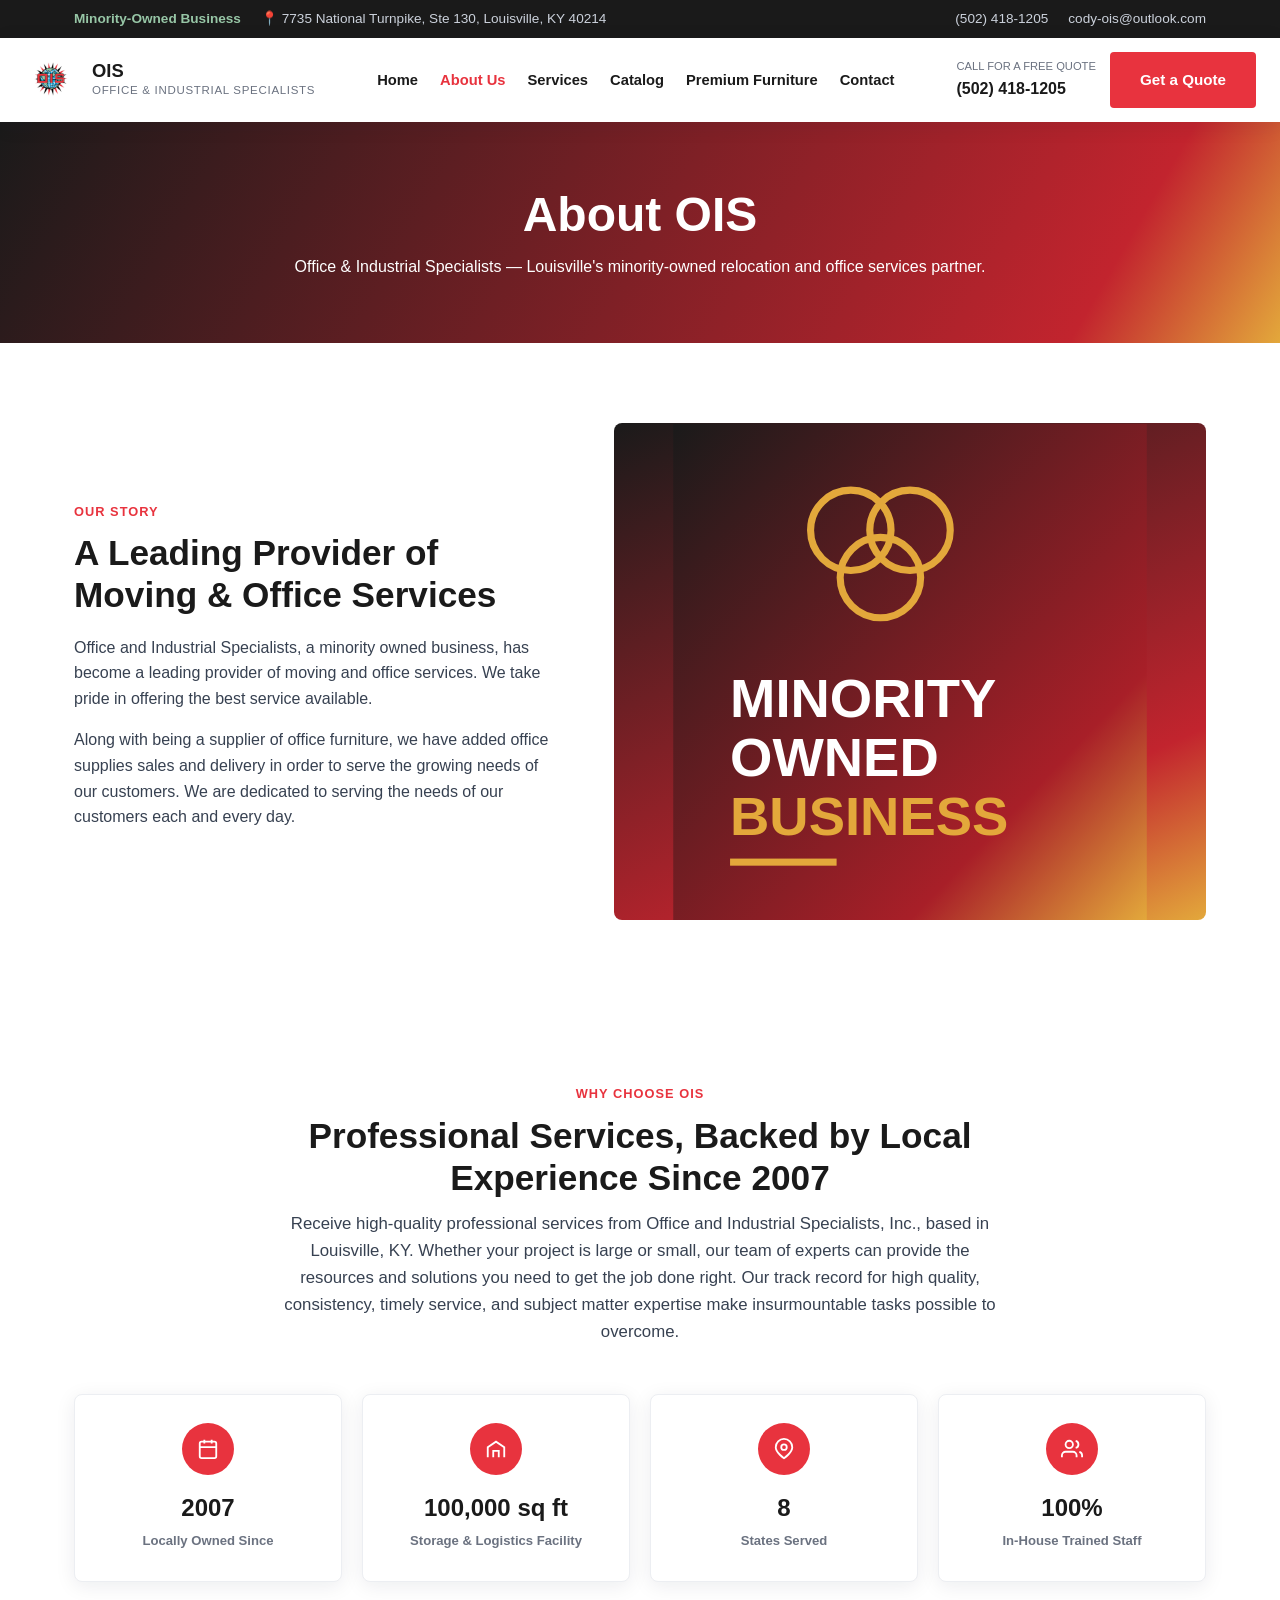
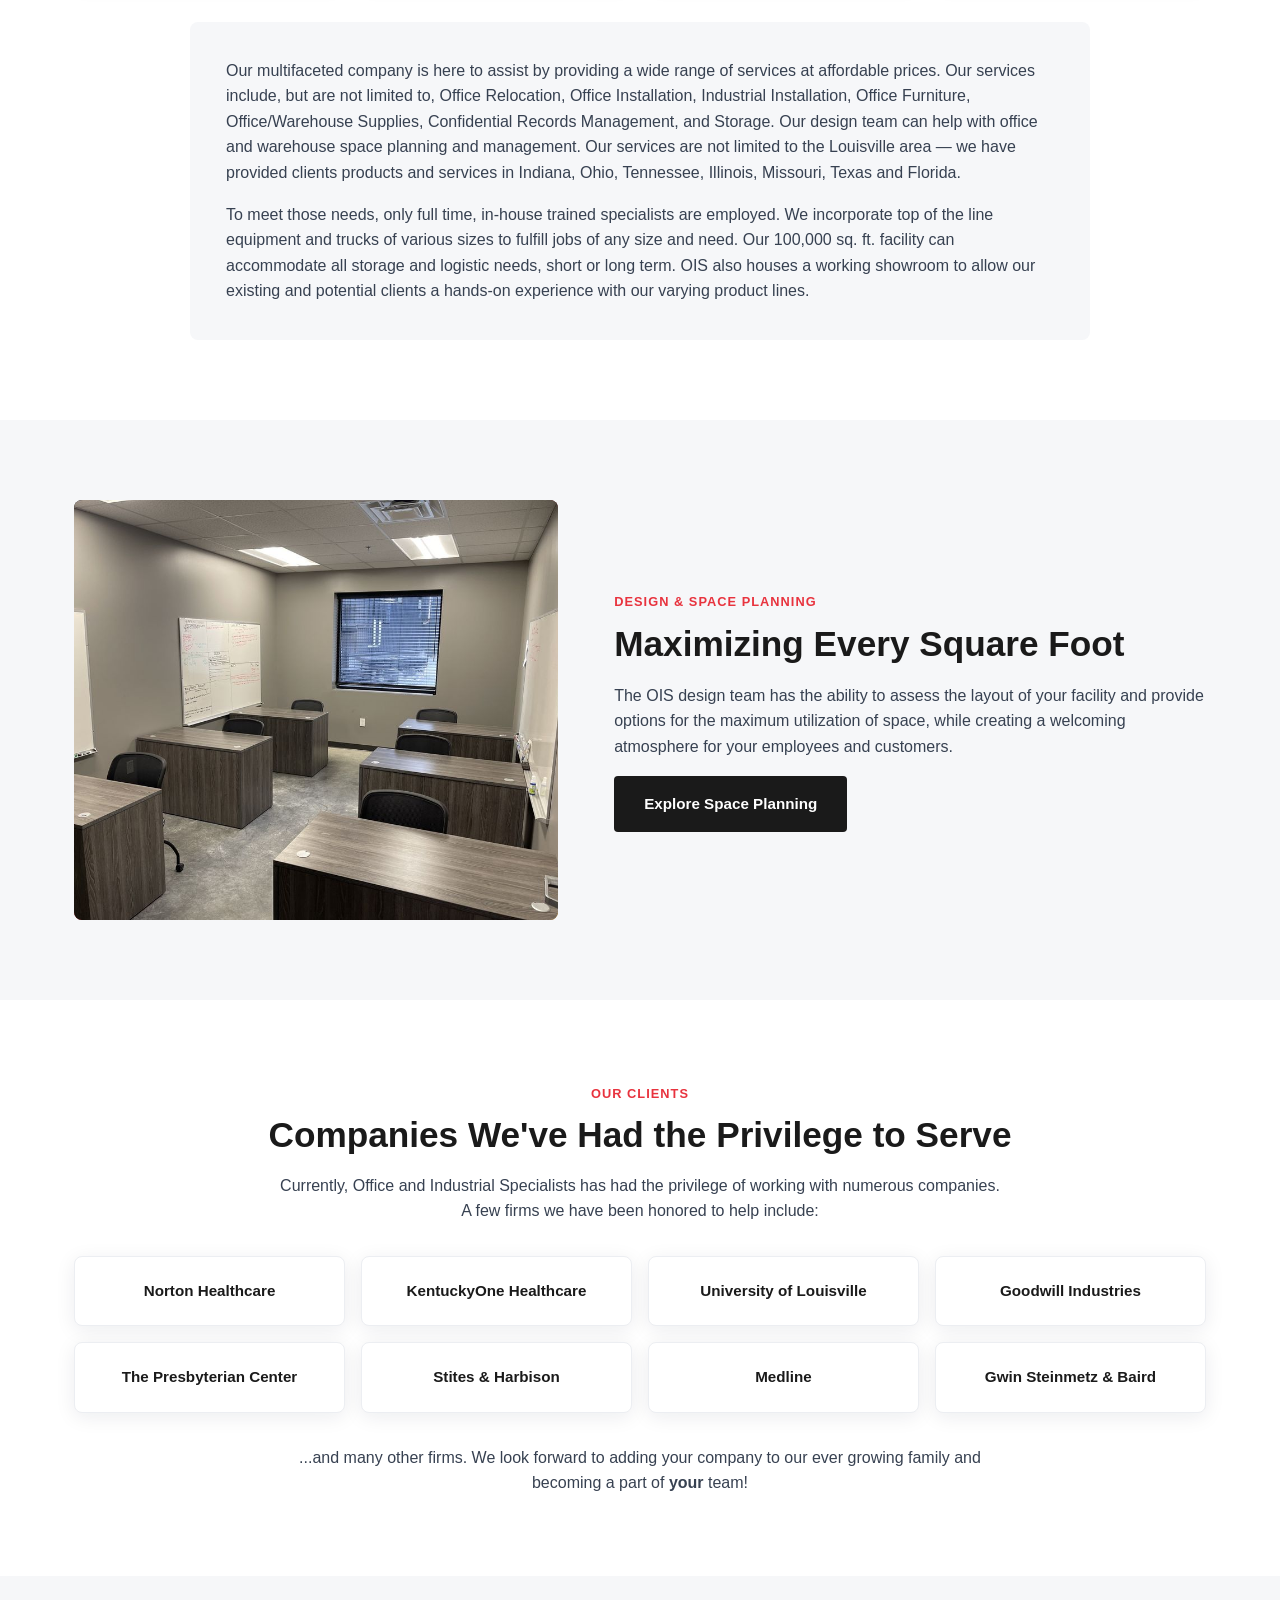
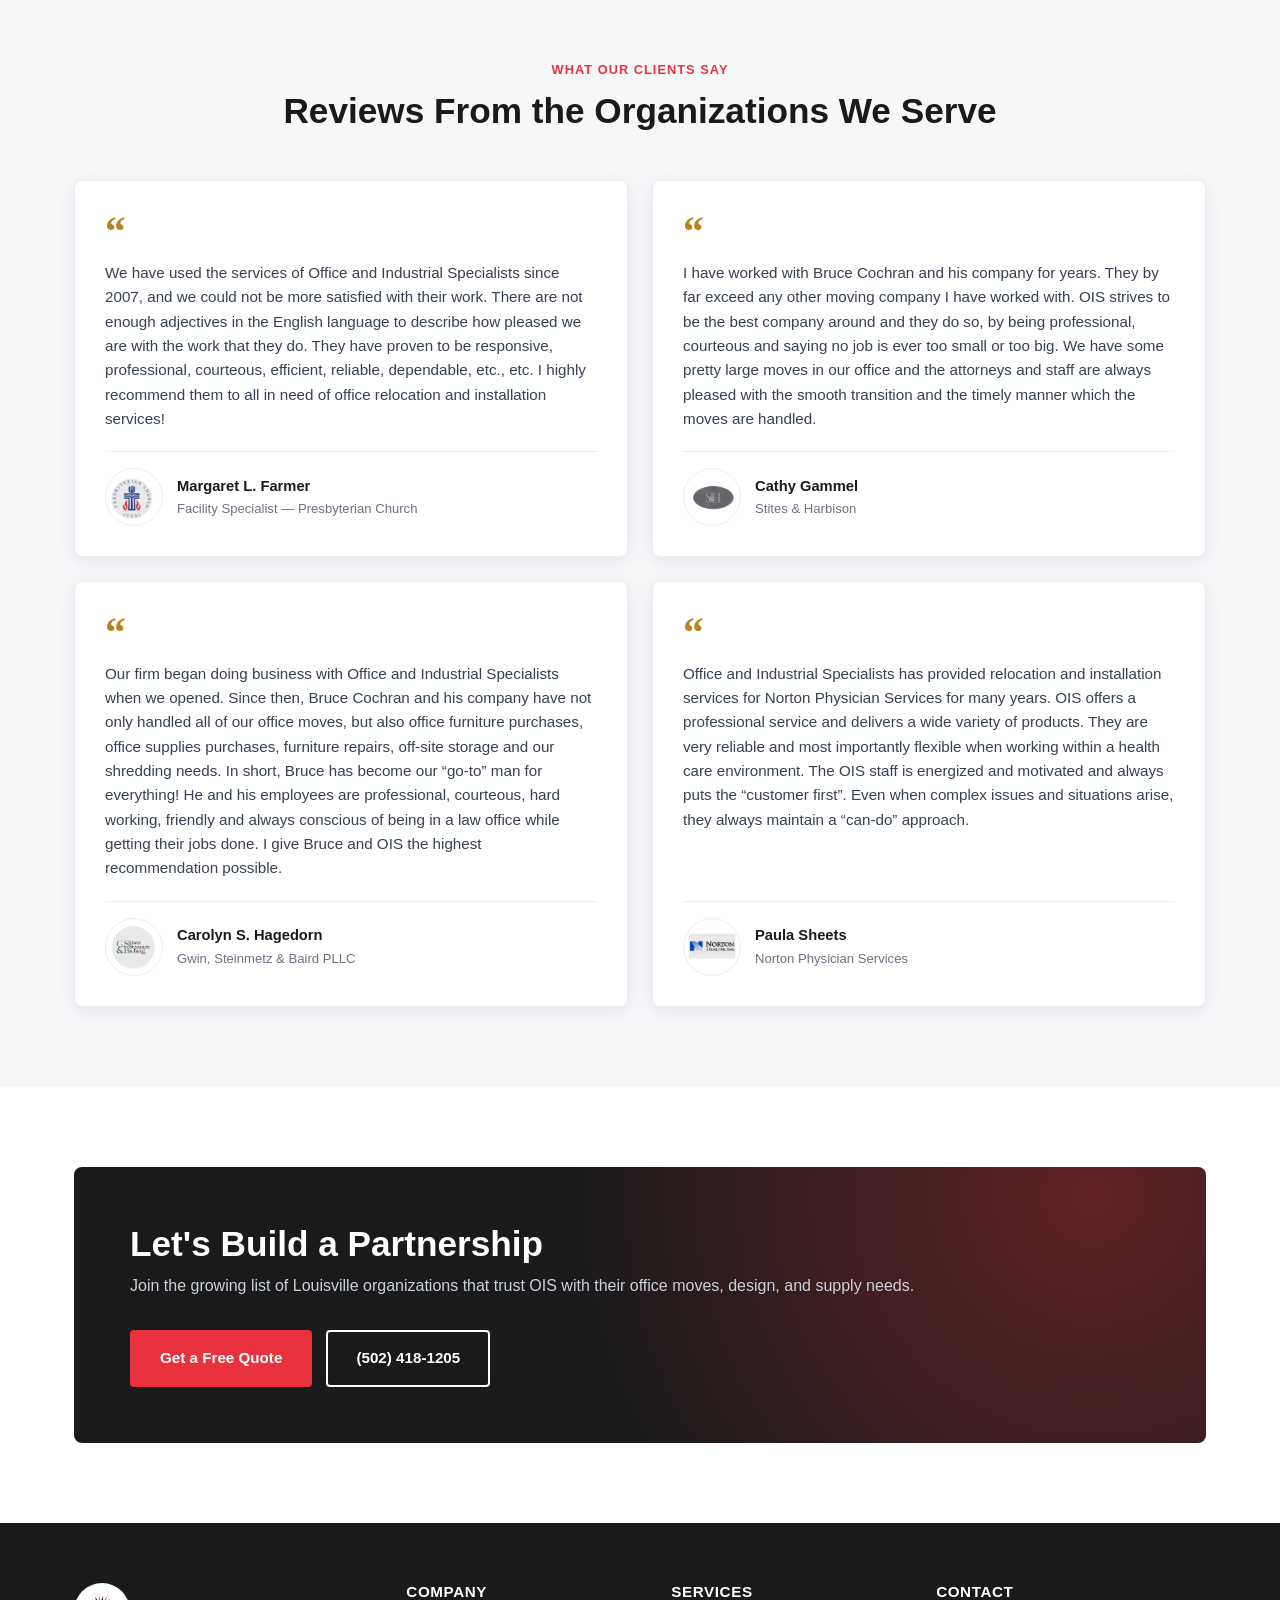
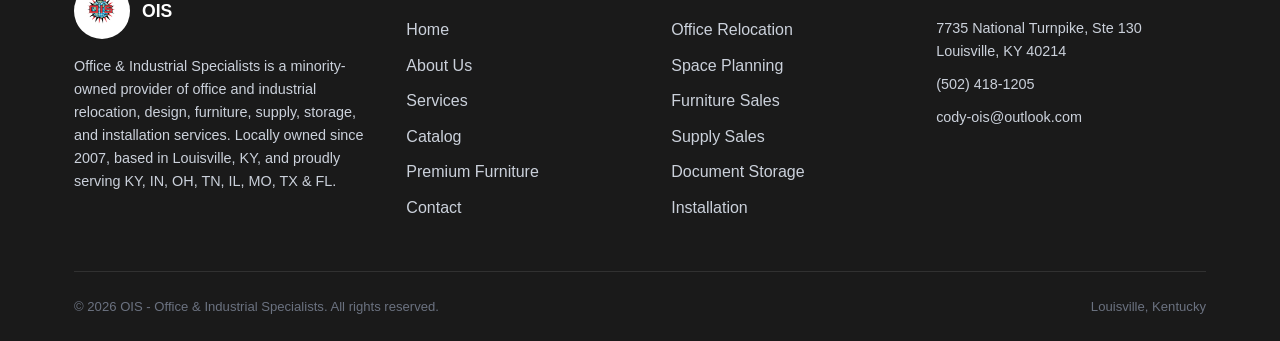
==== commit dcc30199: "Use real photo for Maximize Every Square Foot section Replaces the space-planning badge icon with th" ====
--- a/about.html
+++ b/about.html
@@ -121,7 +121,7 @@
 <section class="section section-alt">
   <div class="container split">
     <div class="split-visual">
-      <img src="images/badge-space-planning.svg" alt="Office Design and Space Planning badge" class="badge-icon">
+      <img src="images/ois-maixmize-space.jpeg" alt="Efficiently space-planned office with desks arranged to maximize the room" class="split-photo">
     </div>
     <div>
       <span class="eyebrow">Design &amp; Space Planning</span>
--- a/css/style.css
+++ b/css/style.css
@@ -496,6 +496,13 @@
   width: 80%;
   height: 80%;
 }
+.split-visual .split-photo {
+  position: absolute;
+  inset: 0;
+  width: 100%;
+  height: 100%;
+  object-fit: cover;
+}
 .split h2 {
   margin-bottom: 18px;
 }
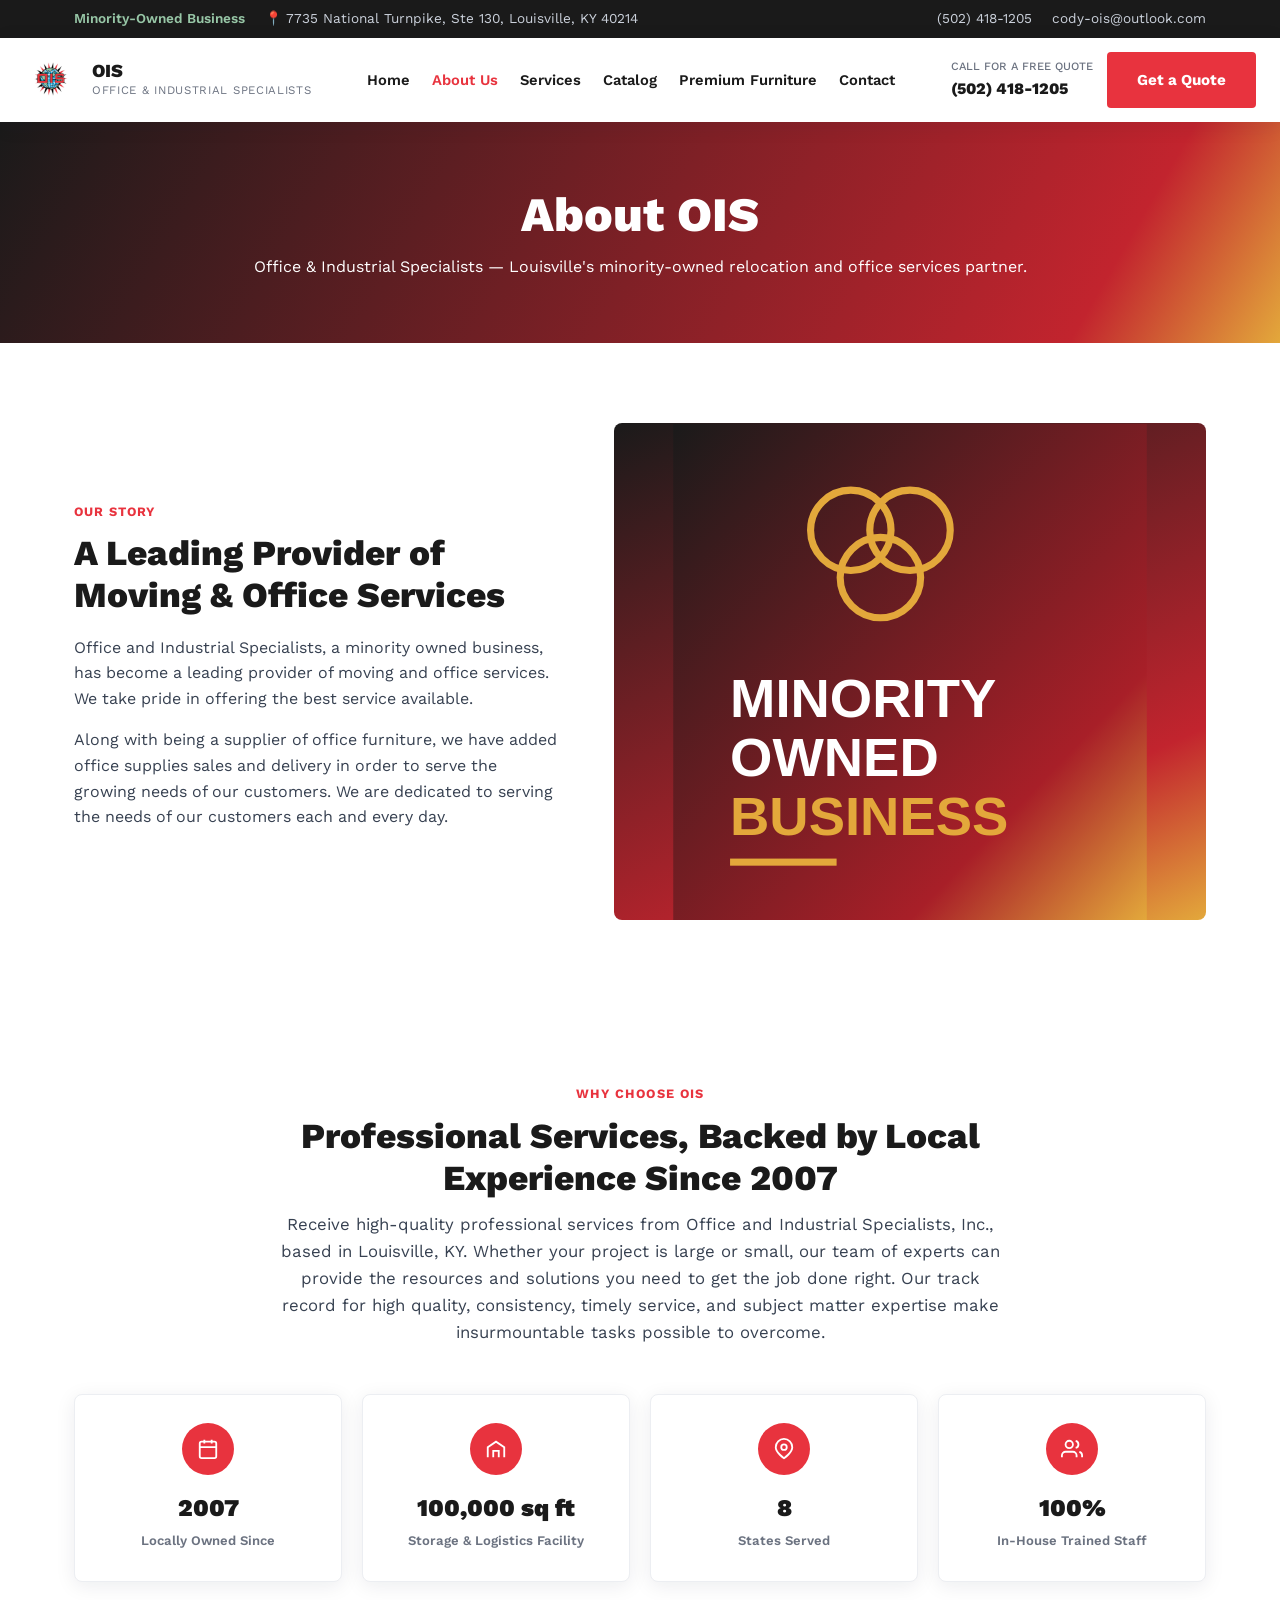
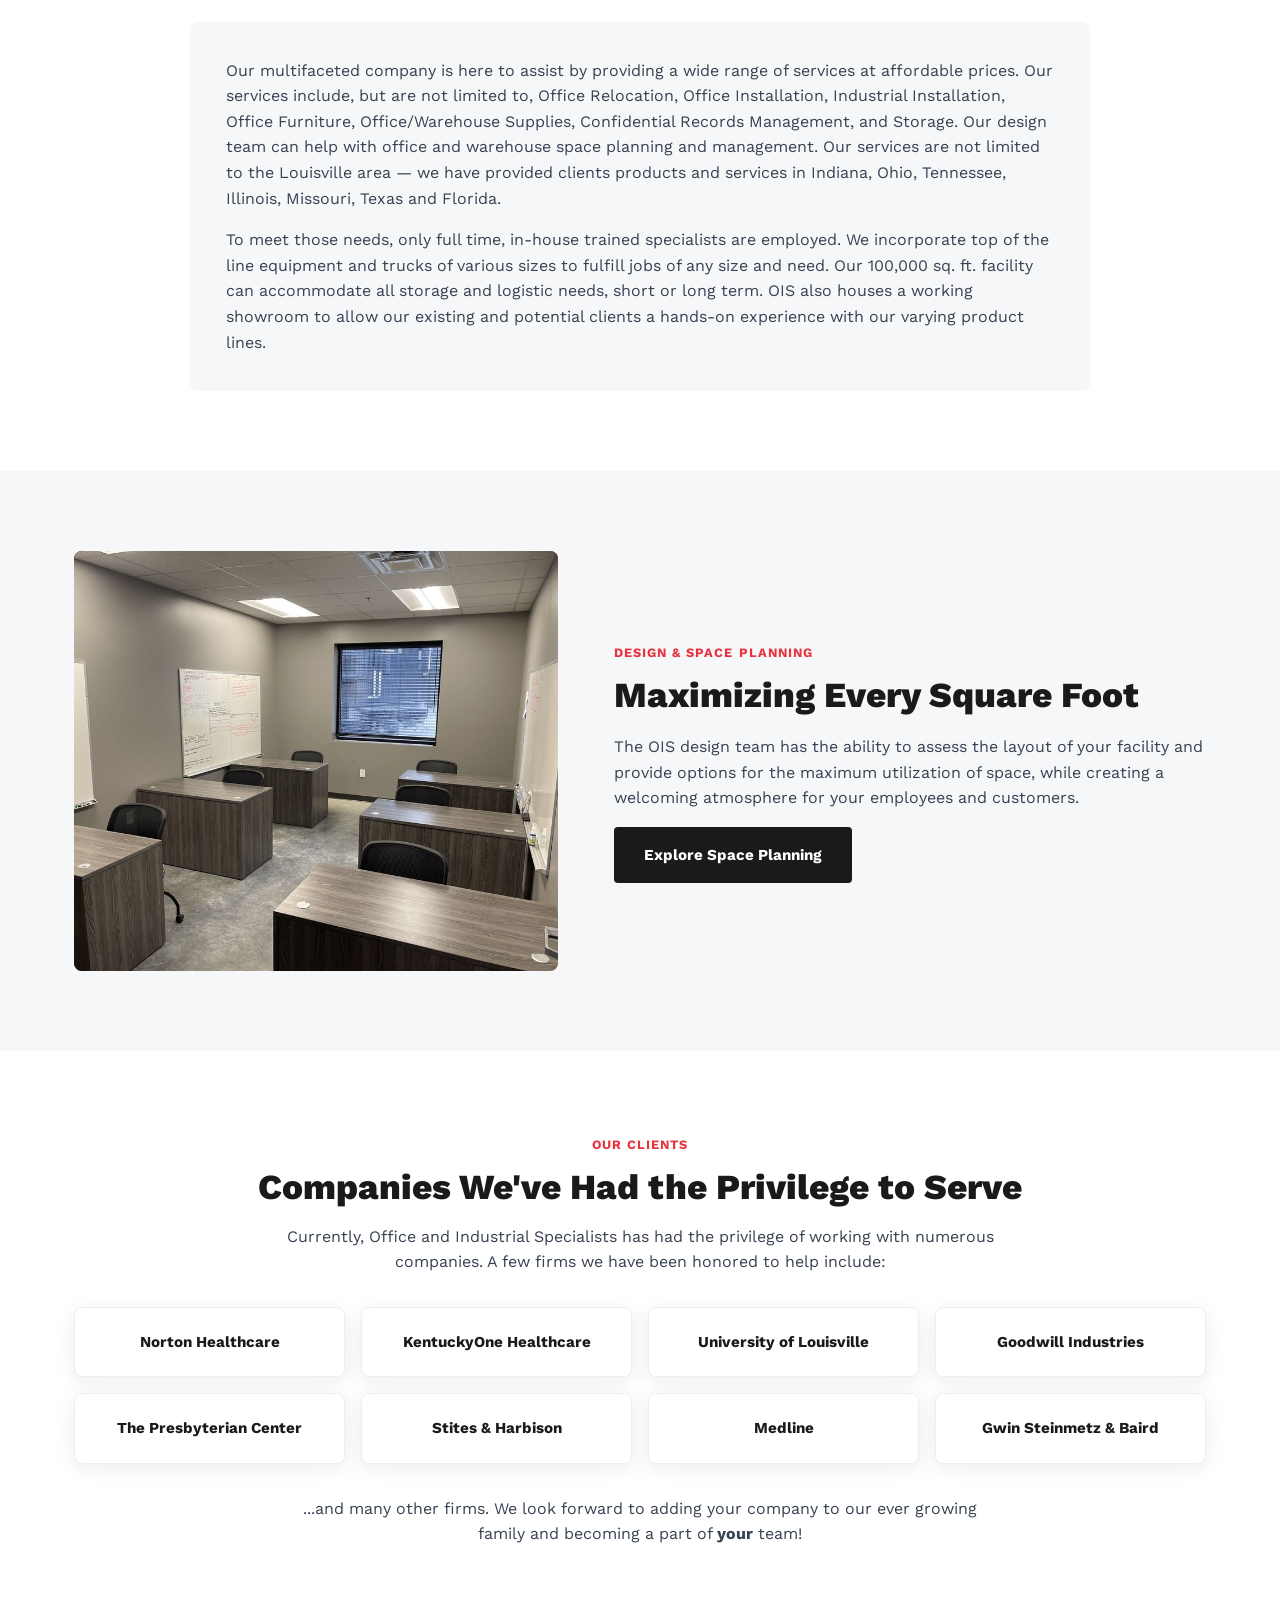
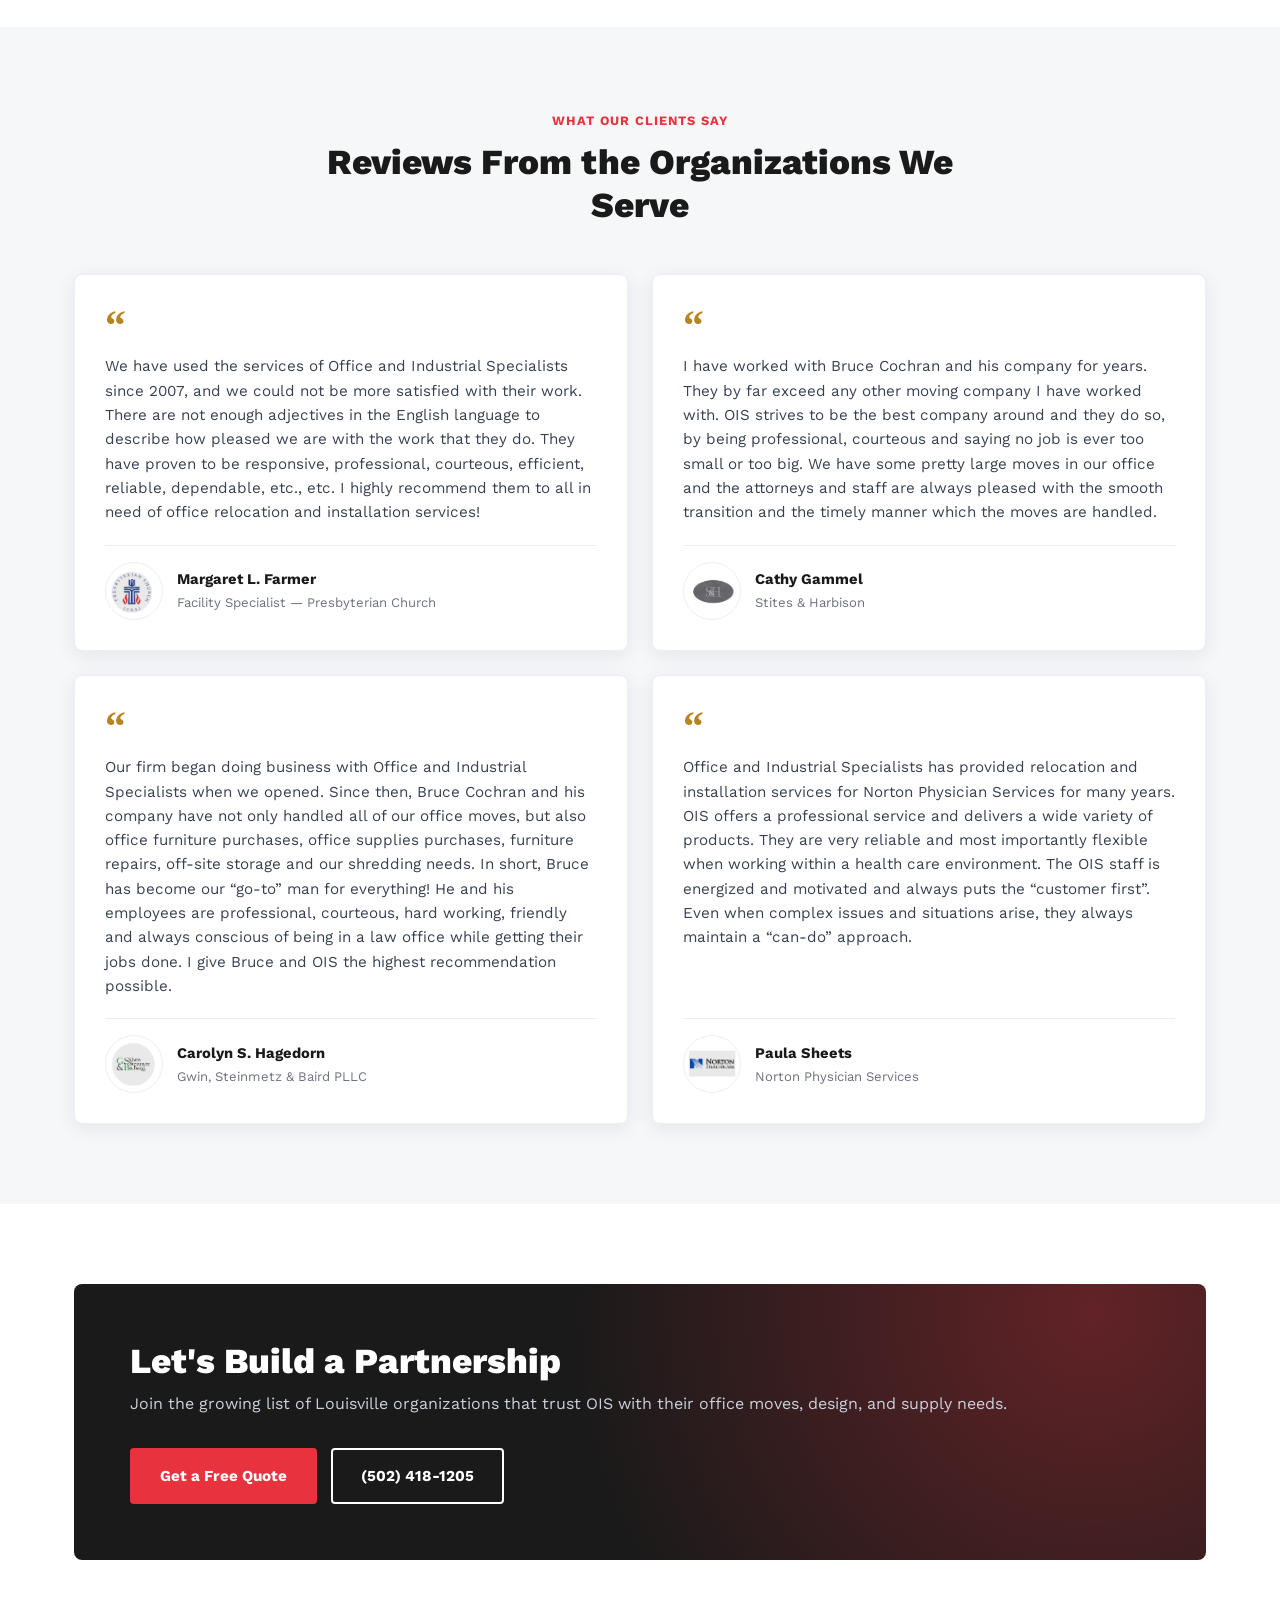
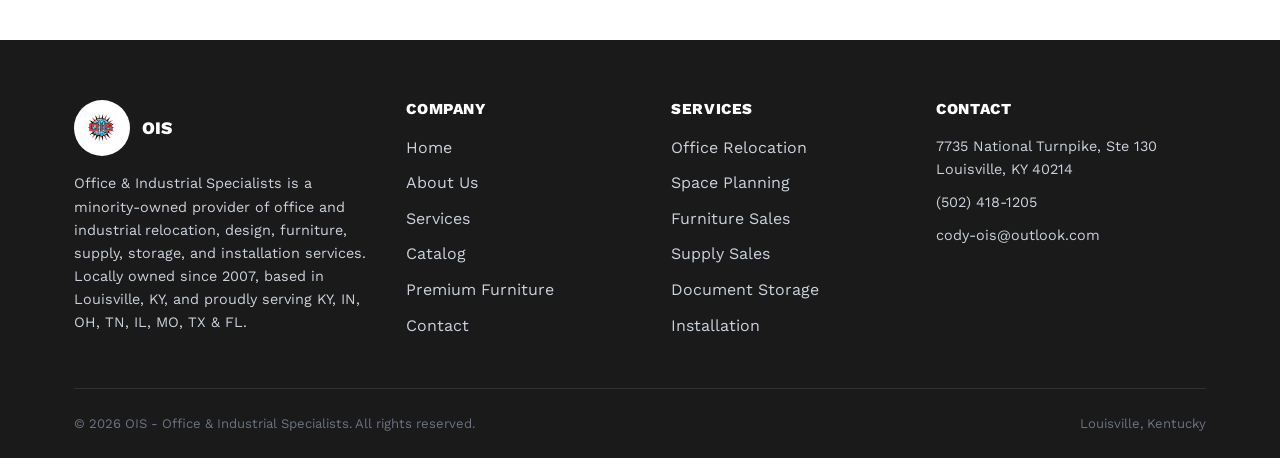
==== commit fba4e990: "Switch site font to Work Sans Loads Work Sans from Google Fonts on all six pages and sets it as the " ====
--- a/about.html
+++ b/about.html
@@ -5,6 +5,9 @@
 <meta name="viewport" content="width=device-width, initial-scale=1.0">
 <title>About Us | OIS - Office & Industrial Specialists</title>
 <meta name="description" content="Learn about OIS (Office & Industrial Specialists), a minority-owned Louisville, KY business providing office relocation, design, furniture, supply, storage, and installation services.">
+<link rel="preconnect" href="https://fonts.googleapis.com">
+<link rel="preconnect" href="https://fonts.gstatic.com" crossorigin>
+<link href="https://fonts.googleapis.com/css2?family=Work+Sans:wght@400;500;600;700;800;900&display=swap" rel="stylesheet">
 <link rel="stylesheet" href="css/style.css">
 </head>
 <body>
--- a/css/style.css
+++ b/css/style.css
@@ -38,7 +38,7 @@
 }
 
 body {
-  font-family: "Segoe UI", -apple-system, BlinkMacSystemFont, Roboto, Helvetica, Arial, sans-serif;
+  font-family: "Work Sans", "Segoe UI", -apple-system, BlinkMacSystemFont, Roboto, Helvetica, Arial, sans-serif;
   color: var(--text);
   background: var(--white);
   line-height: 1.6;
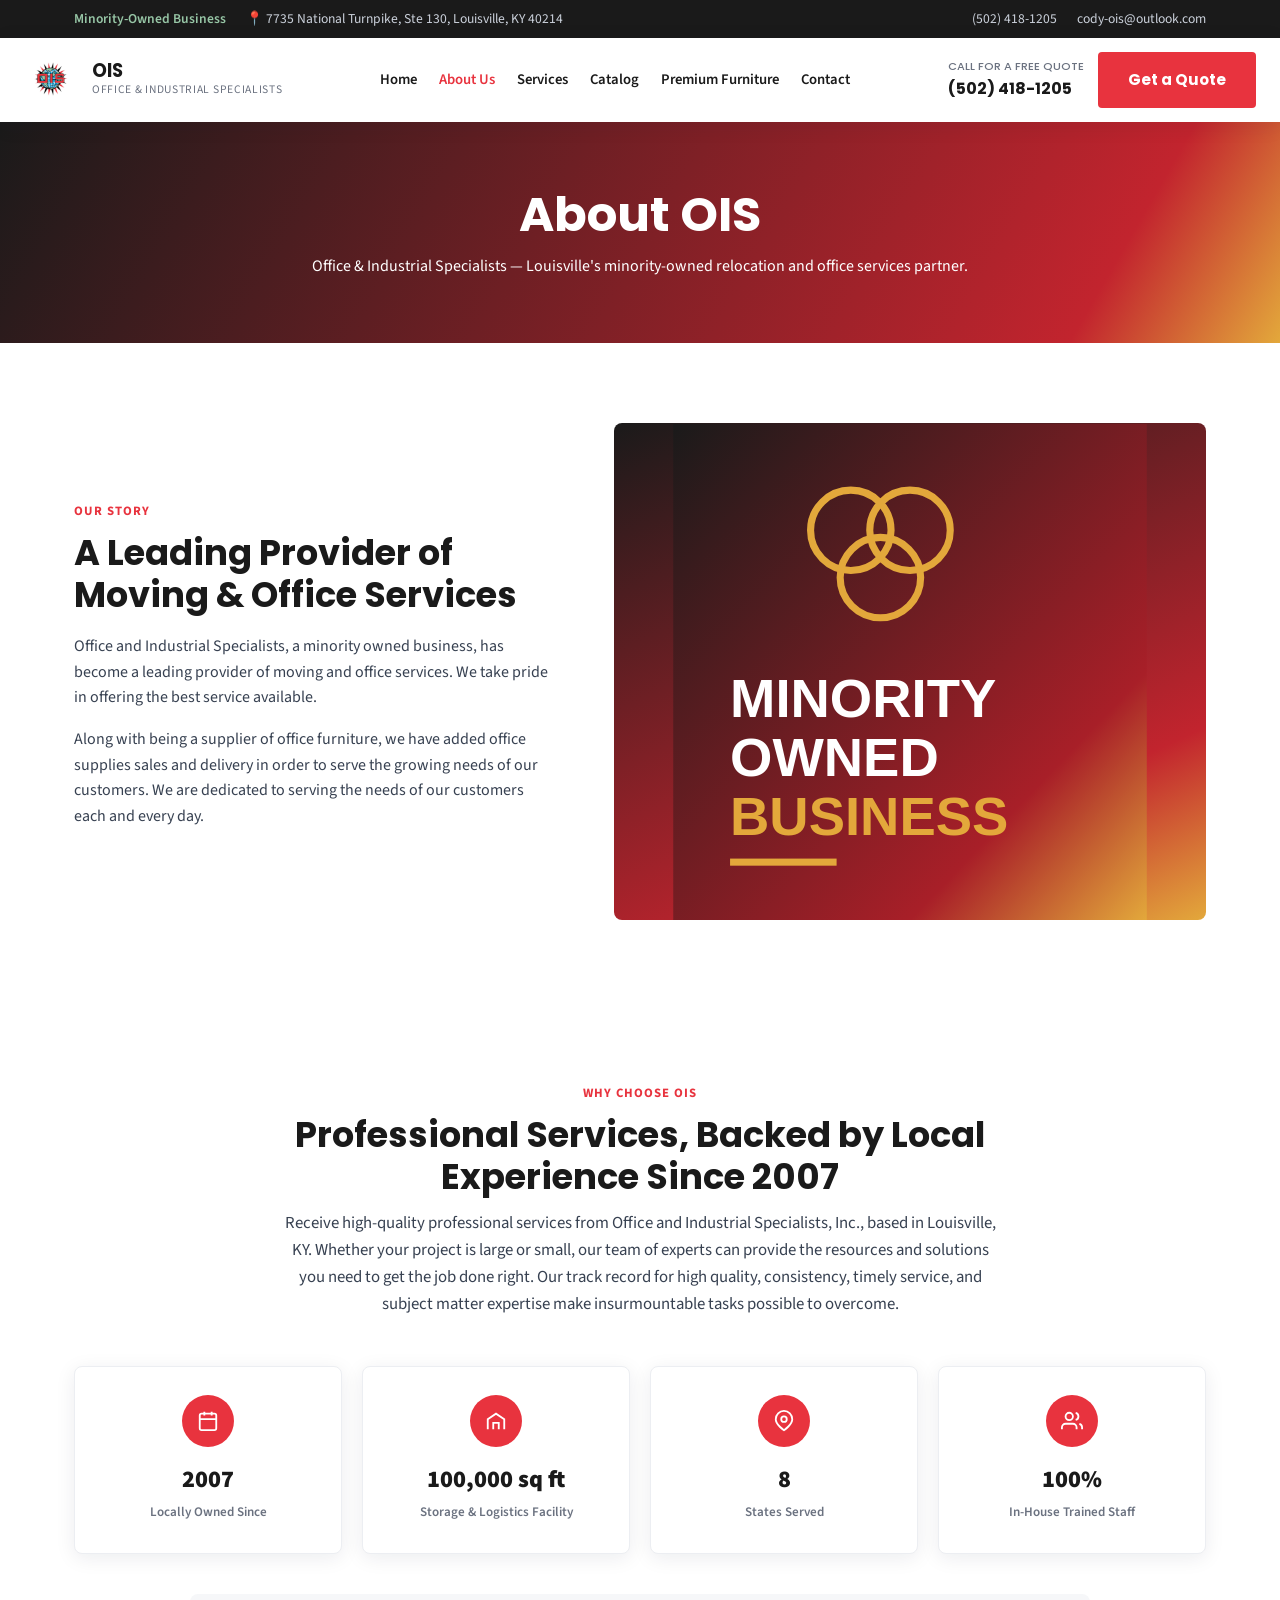
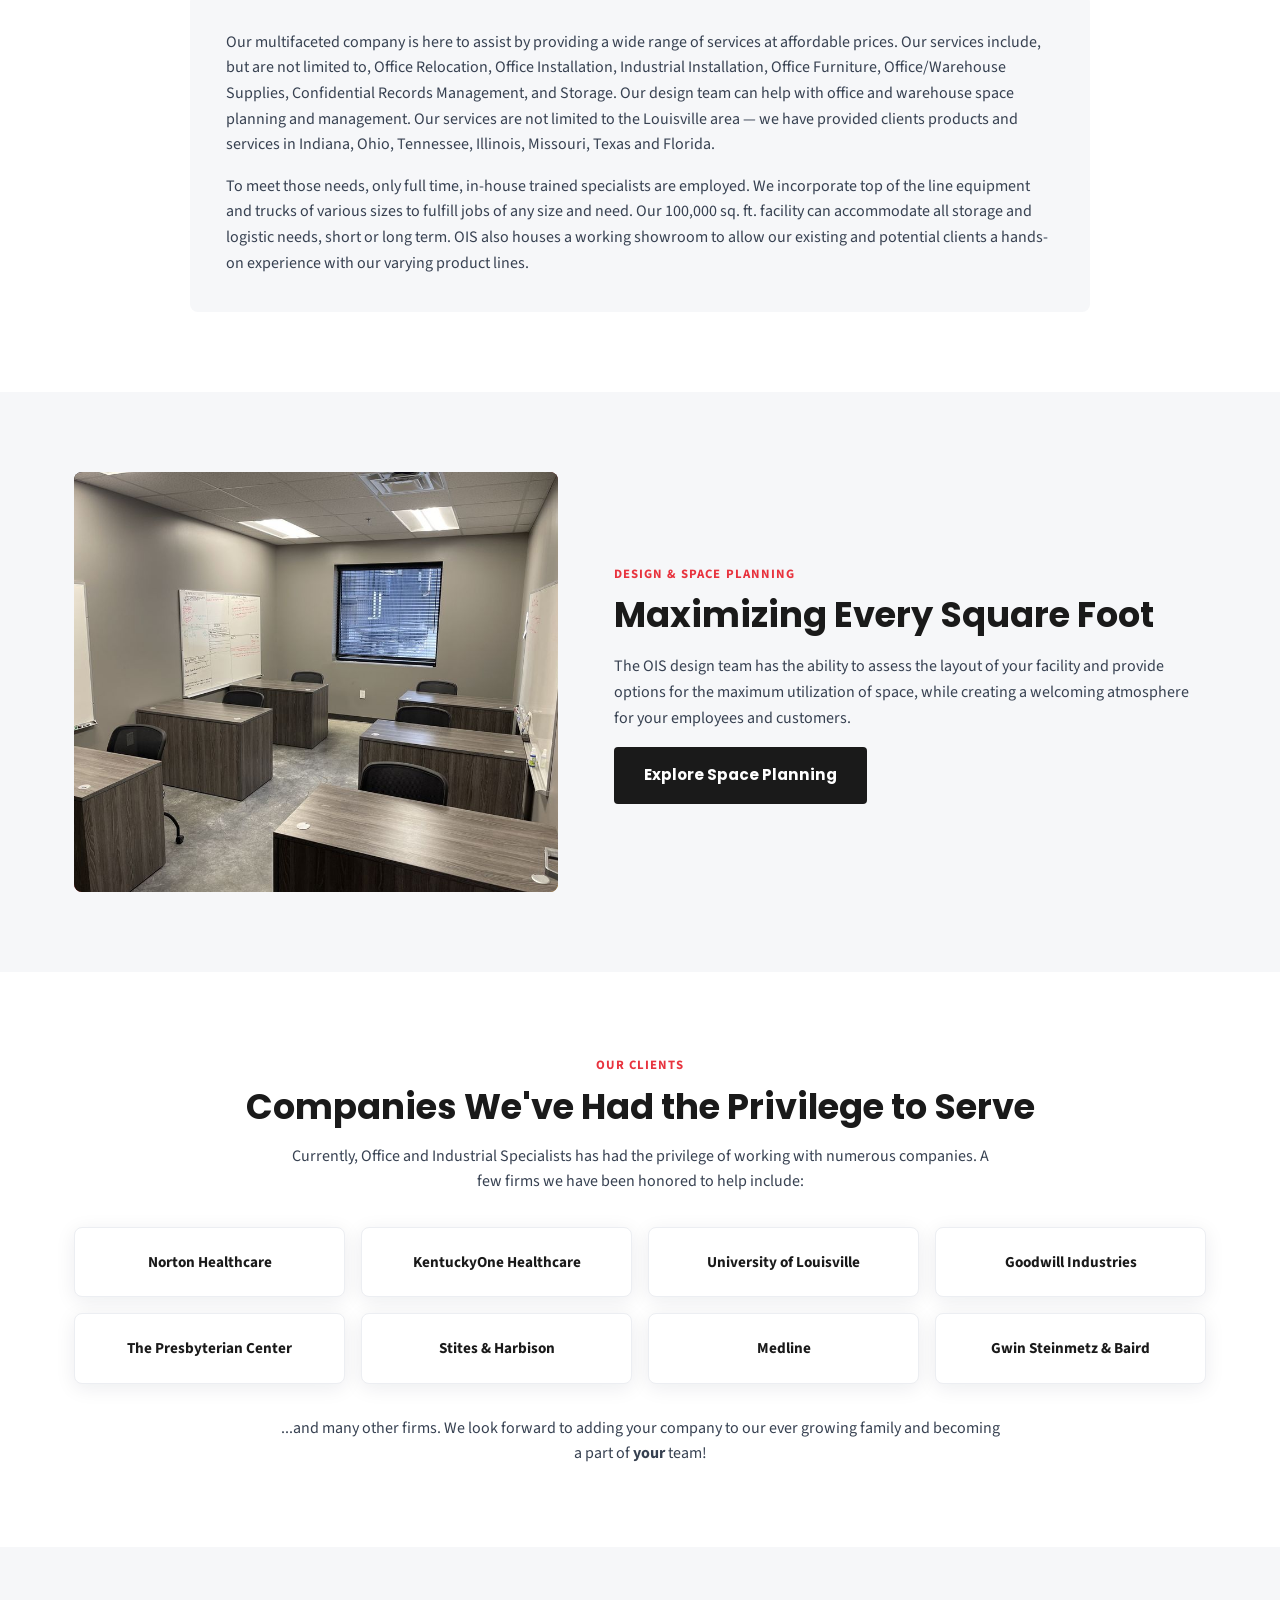
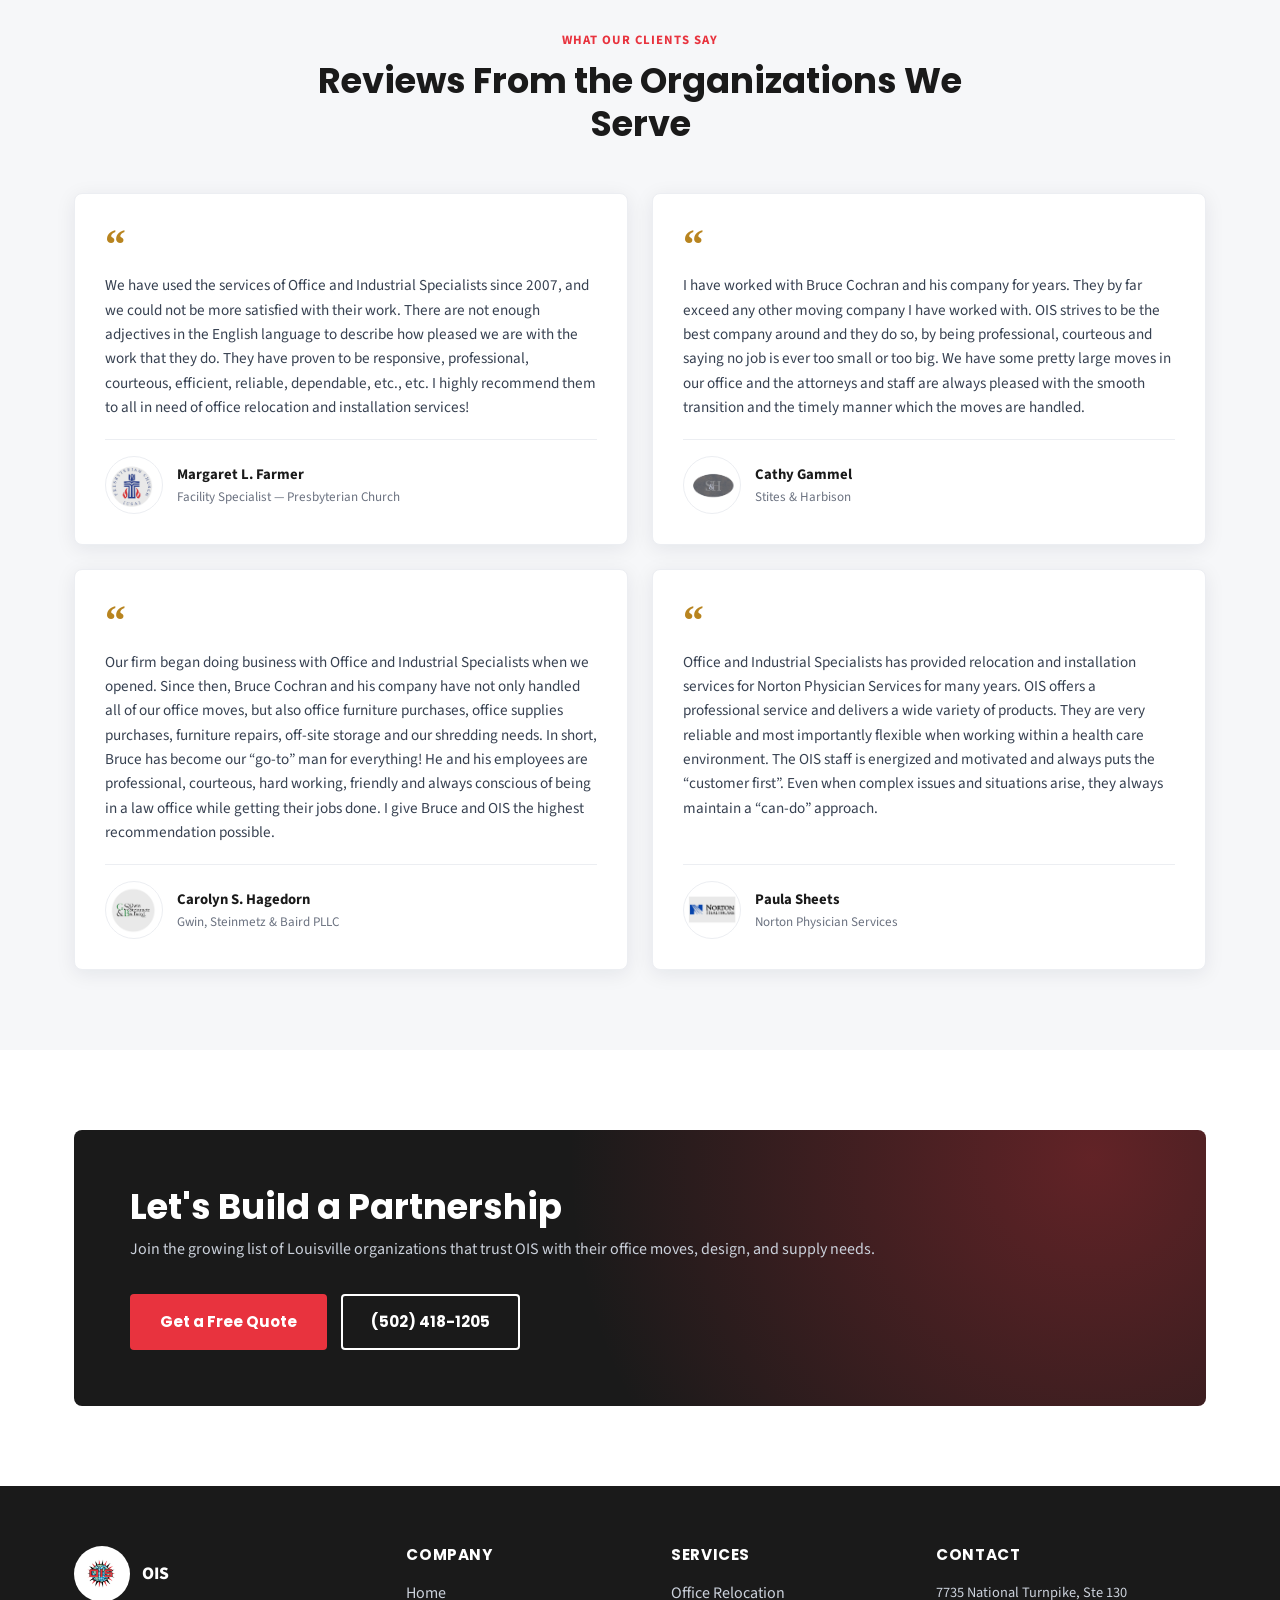
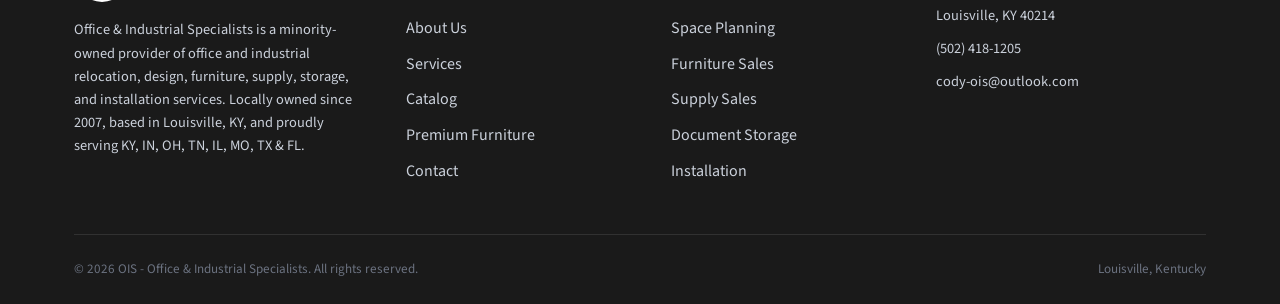
==== commit 9d7bb122: "Switch site font to Poppins (headings) + Source Sans 3 (body) Replaces Work Sans with a two-font pai" ====
--- a/about.html
+++ b/about.html
@@ -7,7 +7,7 @@
 <meta name="description" content="Learn about OIS (Office & Industrial Specialists), a minority-owned Louisville, KY business providing office relocation, design, furniture, supply, storage, and installation services.">
 <link rel="preconnect" href="https://fonts.googleapis.com">
 <link rel="preconnect" href="https://fonts.gstatic.com" crossorigin>
-<link href="https://fonts.googleapis.com/css2?family=Work+Sans:wght@400;500;600;700;800;900&display=swap" rel="stylesheet">
+<link href="https://fonts.googleapis.com/css2?family=Poppins:wght@600;700;800&family=Source+Sans+3:wght@400;500;600;700&display=swap" rel="stylesheet">
 <link rel="stylesheet" href="css/style.css">
 </head>
 <body>
--- a/css/style.css
+++ b/css/style.css
@@ -38,7 +38,7 @@
 }
 
 body {
-  font-family: "Work Sans", "Segoe UI", -apple-system, BlinkMacSystemFont, Roboto, Helvetica, Arial, sans-serif;
+  font-family: "Source Sans 3", "Segoe UI", -apple-system, BlinkMacSystemFont, Roboto, Helvetica, Arial, sans-serif;
   color: var(--text);
   background: var(--white);
   line-height: 1.6;
@@ -66,7 +66,8 @@
 }
 
 h1, h2, h3, h4 {
-  font-weight: 800;
+  font-family: "Poppins", "Segoe UI", -apple-system, BlinkMacSystemFont, Roboto, Helvetica, Arial, sans-serif;
+  font-weight: 700;
   line-height: 1.2;
   color: var(--ink);
 }
@@ -107,6 +108,7 @@
 
 /* Buttons */
 .btn {
+  font-family: "Poppins", "Segoe UI", -apple-system, BlinkMacSystemFont, Roboto, Helvetica, Arial, sans-serif;
   display: inline-flex;
   align-items: center;
   justify-content: center;
@@ -219,7 +221,8 @@
   padding: 4px;
 }
 .brand-text .brand-name {
-  font-weight: 800;
+  font-family: "Poppins", "Segoe UI", -apple-system, BlinkMacSystemFont, Roboto, Helvetica, Arial, sans-serif;
+  font-weight: 700;
   font-size: 1.15rem;
   color: var(--ink);
   line-height: 1.15;
@@ -254,7 +257,8 @@
   gap: 14px;
 }
 .nav-phone {
-  font-weight: 800;
+  font-family: "Poppins", "Segoe UI", -apple-system, BlinkMacSystemFont, Roboto, Helvetica, Arial, sans-serif;
+  font-weight: 700;
   color: var(--ink);
   font-size: 1rem;
 }
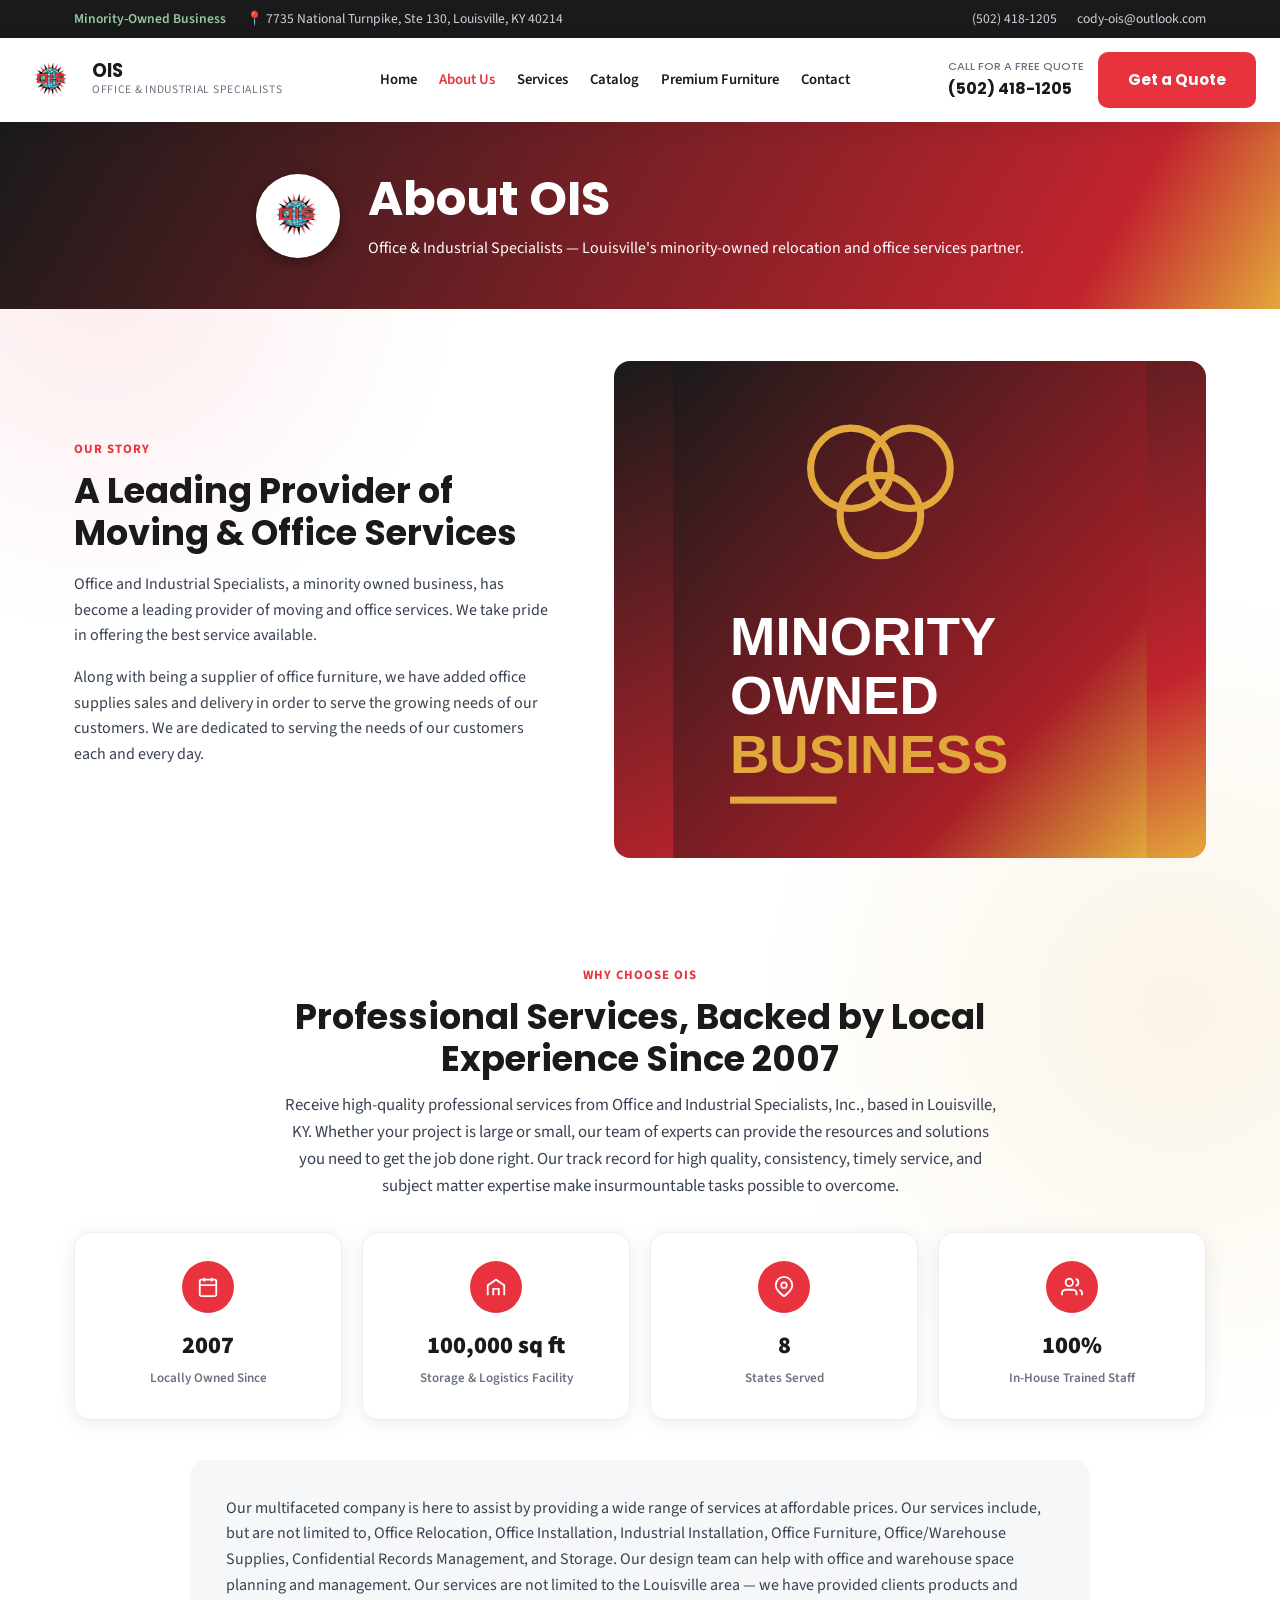
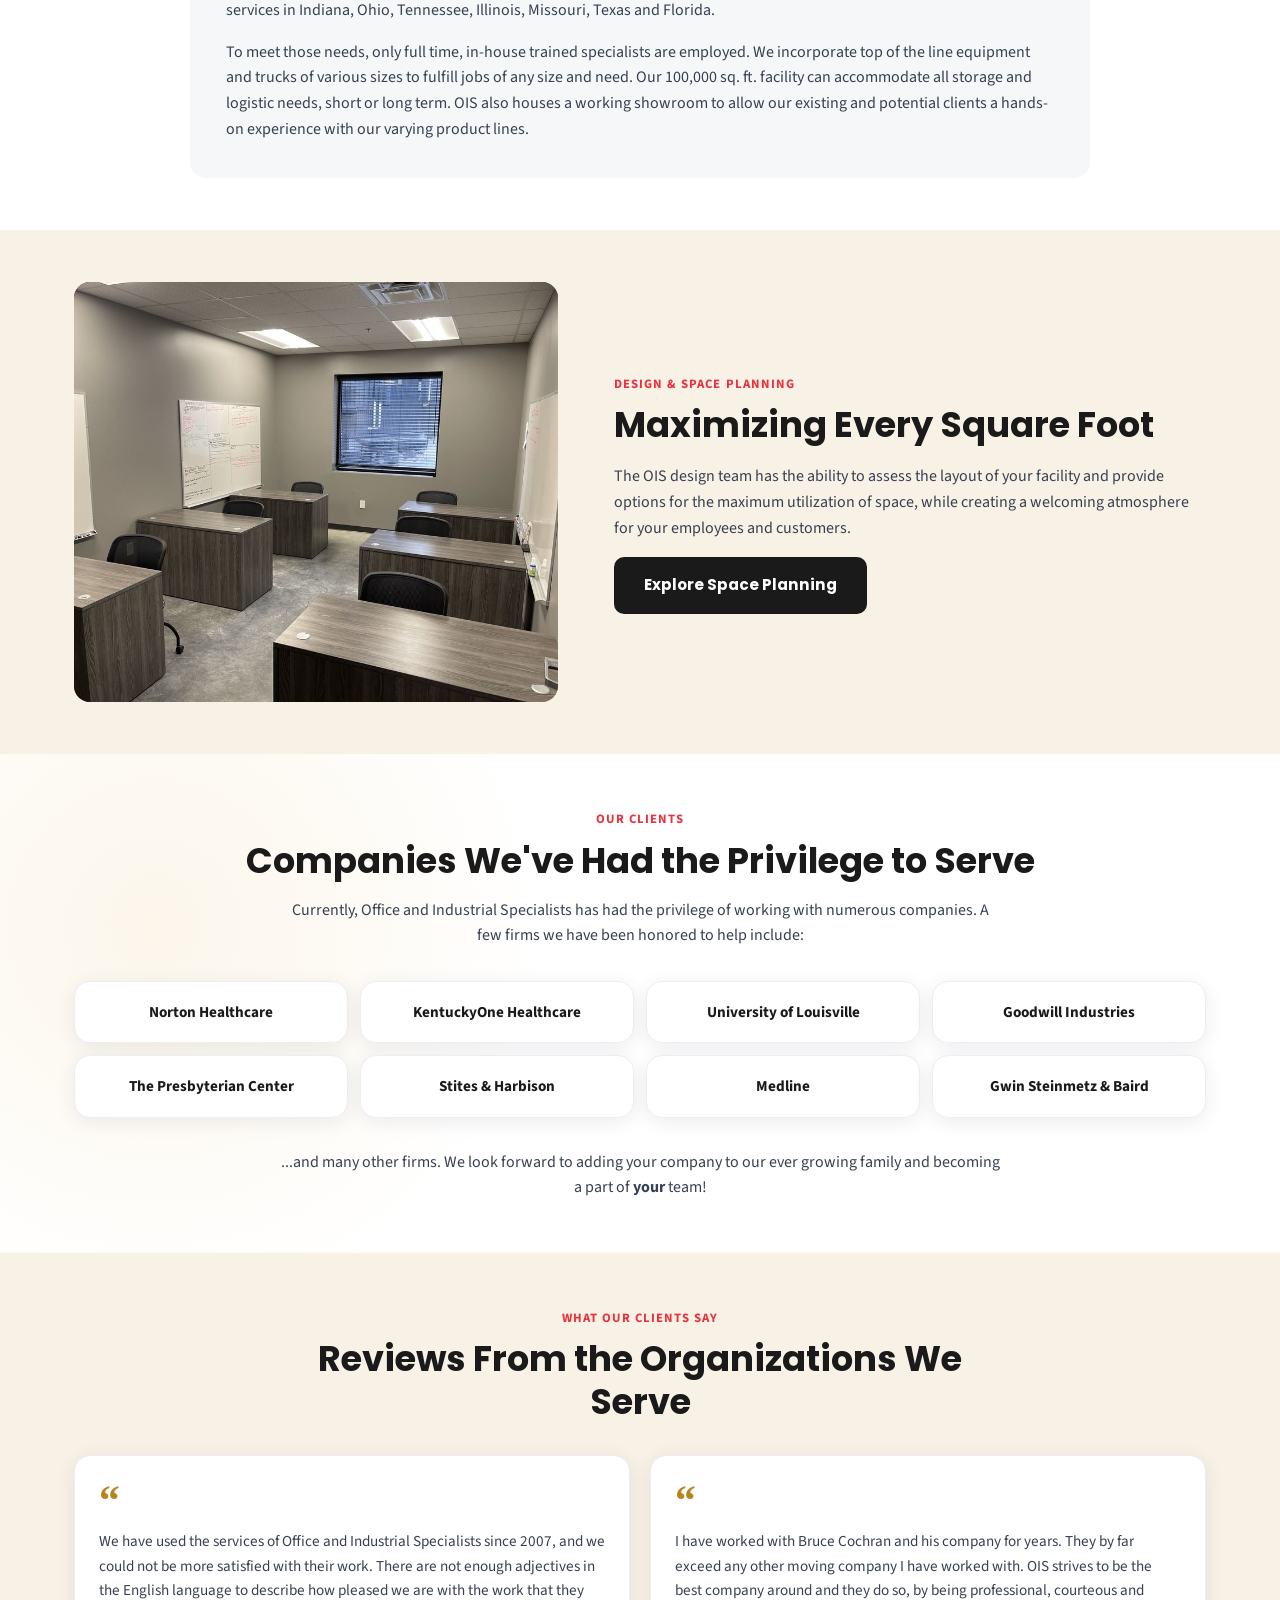
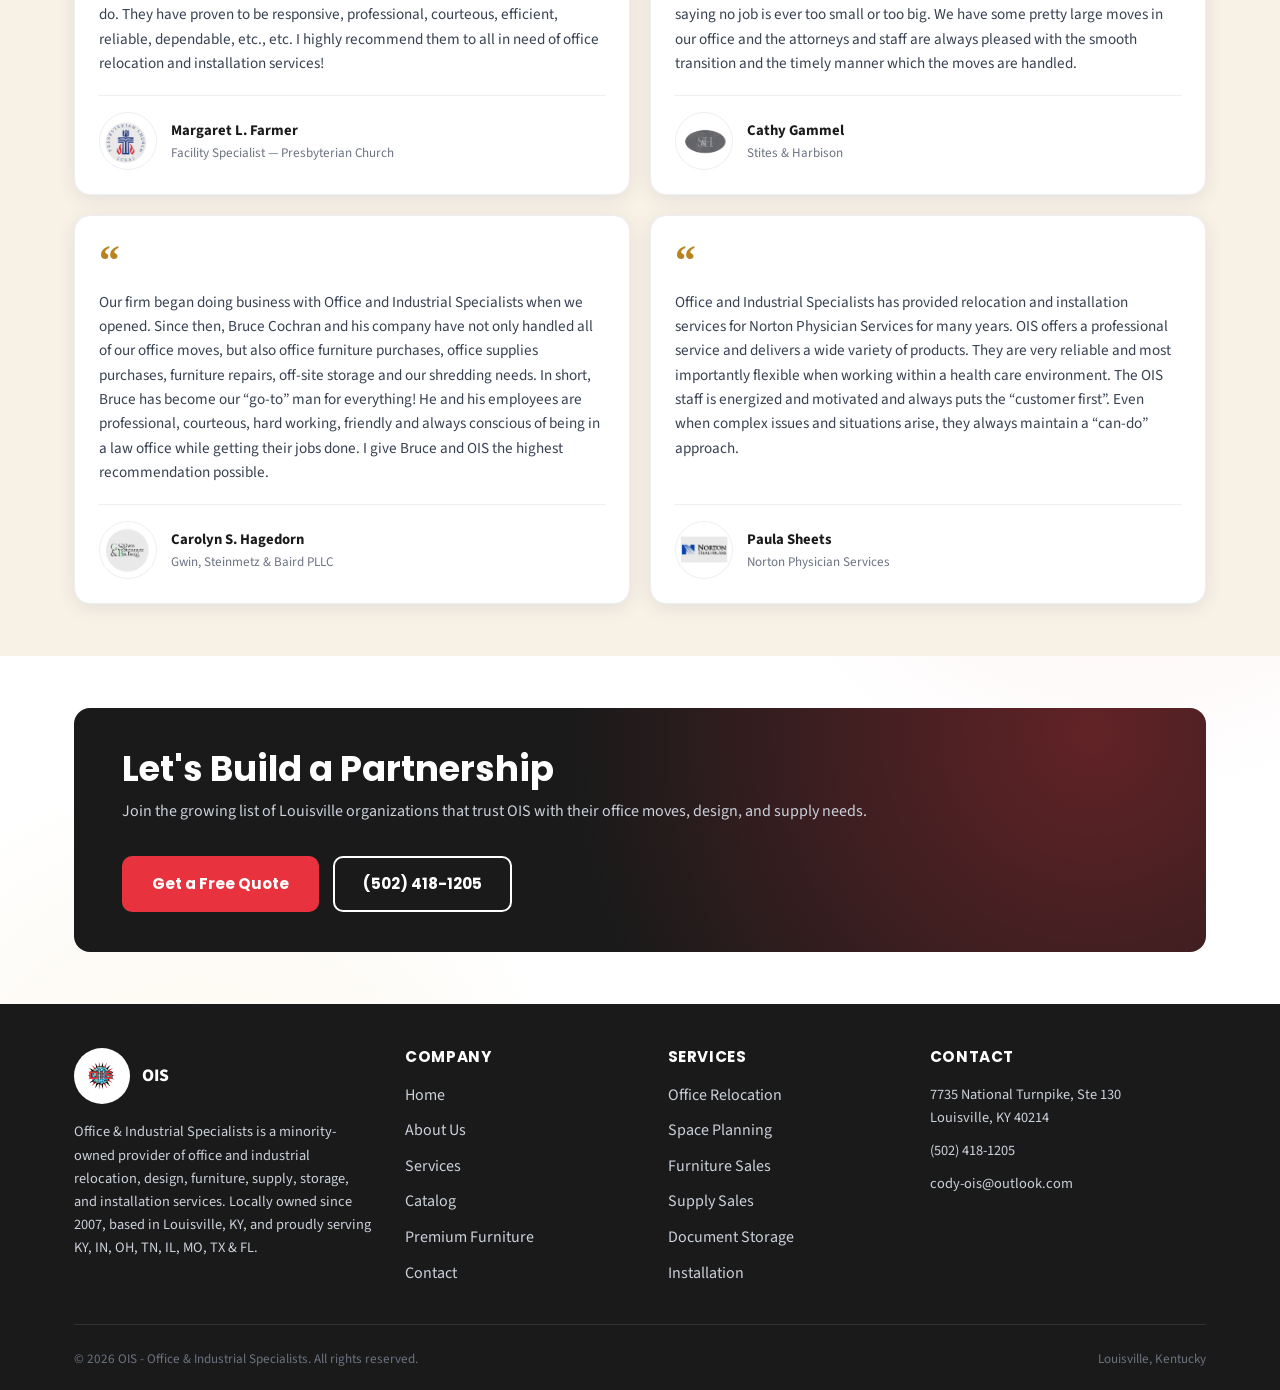
==== commit 95e4e9e0: "Add OIS logo to interior page banners Places the logo in a white circular badge alongside the headin" ====
--- a/about.html
+++ b/about.html
@@ -55,9 +55,12 @@
 </header>
 
 <section class="page-hero">
-  <div class="container">
-    <h1>About OIS</h1>
-    <p>Office &amp; Industrial Specialists &mdash; Louisville's minority-owned relocation and office services partner.</p>
+  <div class="container page-hero-content">
+    <img src="images/logo.png" alt="OIS - Office &amp; Industrial Specialists logo" class="page-hero-logo">
+    <div class="page-hero-text">
+      <h1>About OIS</h1>
+      <p>Office &amp; Industrial Specialists &mdash; Louisville's minority-owned relocation and office services partner.</p>
+    </div>
   </div>
 </section>
 
--- a/css/style.css
+++ b/css/style.css
@@ -21,7 +21,7 @@
   --gray-700: #374151;
   --white: #ffffff;
   --text: #1a1f2b;
-  --radius: 8px;
+  --radius: 16px;
   --shadow: 0 4px 20px rgba(15, 27, 45, 0.08);
   --shadow-lg: 0 12px 40px rgba(15, 27, 45, 0.16);
   --container: 1180px;
@@ -40,9 +40,16 @@
 body {
   font-family: "Source Sans 3", "Segoe UI", -apple-system, BlinkMacSystemFont, Roboto, Helvetica, Arial, sans-serif;
   color: var(--text);
-  background: var(--white);
   line-height: 1.6;
   -webkit-font-smoothing: antialiased;
+  background-color: var(--white);
+  background-repeat: no-repeat;
+  background-image:
+    radial-gradient(600px circle at 8% 6%, rgba(232, 51, 62, 0.09), transparent 60%),
+    radial-gradient(700px circle at 92% 22%, rgba(227, 168, 59, 0.12), transparent 60%),
+    radial-gradient(650px circle at 12% 55%, rgba(227, 168, 59, 0.10), transparent 60%),
+    radial-gradient(700px circle at 88% 78%, rgba(232, 51, 62, 0.09), transparent 60%),
+    radial-gradient(650px circle at 15% 95%, rgba(227, 168, 59, 0.10), transparent 60%);
 }
 
 img {
@@ -87,16 +94,16 @@
 }
 
 .section {
-  padding: 80px 0;
+  padding: 52px 0;
 }
 
 .section-alt {
-  background: var(--gray-50);
+  background-color: #f7f1e6;
 }
 
 .section-header {
   max-width: 720px;
-  margin: 0 auto 48px;
+  margin: 0 auto 32px;
   text-align: center;
 }
 
@@ -114,7 +121,7 @@
   justify-content: center;
   gap: 8px;
   padding: 14px 28px;
-  border-radius: 4px;
+  border-radius: 10px;
   font-weight: 700;
   font-size: 0.95rem;
   cursor: pointer;
@@ -297,8 +304,9 @@
   content: "";
   position: absolute;
   inset: 0;
-  background-image: radial-gradient(circle at 15% 20%, rgba(227, 168, 59, 0.3), transparent 40%),
-    radial-gradient(circle at 85% 80%, rgba(232, 51, 62, 0.4), transparent 45%);
+  background-image:
+    linear-gradient(100deg, rgba(10, 8, 12, 0.82) 0%, rgba(10, 8, 12, 0.62) 32%, rgba(10, 8, 12, 0.18) 58%, rgba(10, 8, 12, 0) 72%),
+    radial-gradient(circle at 85% 80%, rgba(232, 51, 62, 0.35), transparent 45%);
   pointer-events: none;
 }
 .hero-grid {
@@ -307,10 +315,10 @@
   grid-template-columns: 1.15fr 0.85fr;
   gap: 48px;
   align-items: center;
-  padding: 90px 0 100px;
+  padding: 60px 0 68px;
 }
 .hero-copy {
-  text-shadow: 0 2px 10px rgba(0, 0, 0, 0.75), 0 1px 3px rgba(0, 0, 0, 0.9);
+  text-shadow: none;
 }
 .hero-copy .eyebrow {
   color: #ff8b8f;
@@ -381,7 +389,7 @@
   width: 100%;
   padding: 12px 14px;
   border: 1px solid var(--gray-300);
-  border-radius: 4px;
+  border-radius: 8px;
   font-size: 0.95rem;
   font-family: inherit;
   background: var(--gray-50);
@@ -405,7 +413,7 @@
   border: 1px solid #b7e4c7;
   color: #1f7a3f;
   padding: 14px;
-  border-radius: 4px;
+  border-radius: 8px;
   font-size: 0.9rem;
   font-weight: 600;
   text-align: center;
@@ -418,13 +426,13 @@
 .services-grid {
   display: grid;
   grid-template-columns: repeat(3, 1fr);
-  gap: 28px;
+  gap: 20px;
 }
 .service-card {
   background: var(--white);
   border: 1px solid var(--gray-100);
   border-radius: var(--radius);
-  padding: 32px 28px;
+  padding: 26px 24px;
   box-shadow: var(--shadow);
   transition: transform 0.2s ease, box-shadow 0.2s ease;
 }
@@ -585,7 +593,7 @@
 .mwbe-banner {
   background: var(--green);
   color: var(--white);
-  padding: 14px 0;
+  padding: 11px 0;
   text-align: center;
   font-weight: 700;
   font-size: 0.95rem;
@@ -599,14 +607,14 @@
 .clients-grid {
   display: grid;
   grid-template-columns: repeat(4, 1fr);
-  gap: 16px;
+  gap: 12px;
   margin-top: 40px;
 }
 .client-pill {
   background: var(--white);
   border: 1px solid var(--gray-100);
   border-radius: var(--radius);
-  padding: 22px 16px;
+  padding: 18px 14px;
   font-weight: 700;
   color: var(--ink);
   font-size: 0.95rem;
@@ -617,13 +625,13 @@
 .testimonials-grid {
   display: grid;
   grid-template-columns: repeat(2, 1fr);
-  gap: 24px;
+  gap: 20px;
 }
 .testimonial-card {
   background: var(--white);
   border: 1px solid var(--gray-100);
   border-radius: var(--radius);
-  padding: 30px;
+  padding: 24px;
   box-shadow: var(--shadow);
   display: flex;
   flex-direction: column;
@@ -685,7 +693,7 @@
 .features-grid {
   display: grid;
   grid-template-columns: repeat(4, 1fr);
-  gap: 24px;
+  gap: 18px;
 }
 .feature-card {
   text-align: center;
@@ -716,7 +724,7 @@
   background: var(--ink);
   color: var(--white);
   border-radius: var(--radius);
-  padding: 56px;
+  padding: 40px 48px;
   display: flex;
   align-items: center;
   justify-content: space-between;
@@ -741,12 +749,48 @@
 .page-hero {
   background: linear-gradient(120deg, var(--ink), var(--red-dark) 85%, var(--gold));
   color: var(--white);
-  padding: 64px 0;
+  padding: 48px 0;
   text-align: center;
 }
 .page-hero h1 {
   color: var(--white);
   margin-bottom: 10px;
+}
+.page-hero-content {
+  display: flex;
+  align-items: center;
+  justify-content: center;
+  gap: 28px;
+  flex-wrap: wrap;
+}
+.page-hero-logo {
+  width: 84px;
+  height: 84px;
+  object-fit: contain;
+  flex-shrink: 0;
+  background: var(--white);
+  border-radius: 50%;
+  padding: 6px;
+  box-shadow: 0 4px 14px rgba(0, 0, 0, 0.35);
+}
+.page-hero-text {
+  text-align: left;
+}
+.page-hero-text h1,
+.page-hero-text p {
+  margin-bottom: 0;
+}
+.page-hero-text p {
+  margin-top: 8px;
+}
+@media (max-width: 640px) {
+  .page-hero-content {
+    flex-direction: column;
+    text-align: center;
+  }
+  .page-hero-text {
+    text-align: center;
+  }
 }
 
 /* Service detail rows */
@@ -1019,13 +1063,13 @@
 .site-footer {
   background: var(--ink);
   color: var(--gray-300);
-  padding: 60px 0 24px;
+  padding: 44px 0 20px;
 }
 .footer-grid {
   display: grid;
   grid-template-columns: 1.3fr 1fr 1fr 1.2fr;
-  gap: 40px;
-  padding-bottom: 40px;
+  gap: 32px;
+  padding-bottom: 28px;
   border-bottom: 1px solid rgba(255,255,255,0.1);
 }
 .footer-brand {
